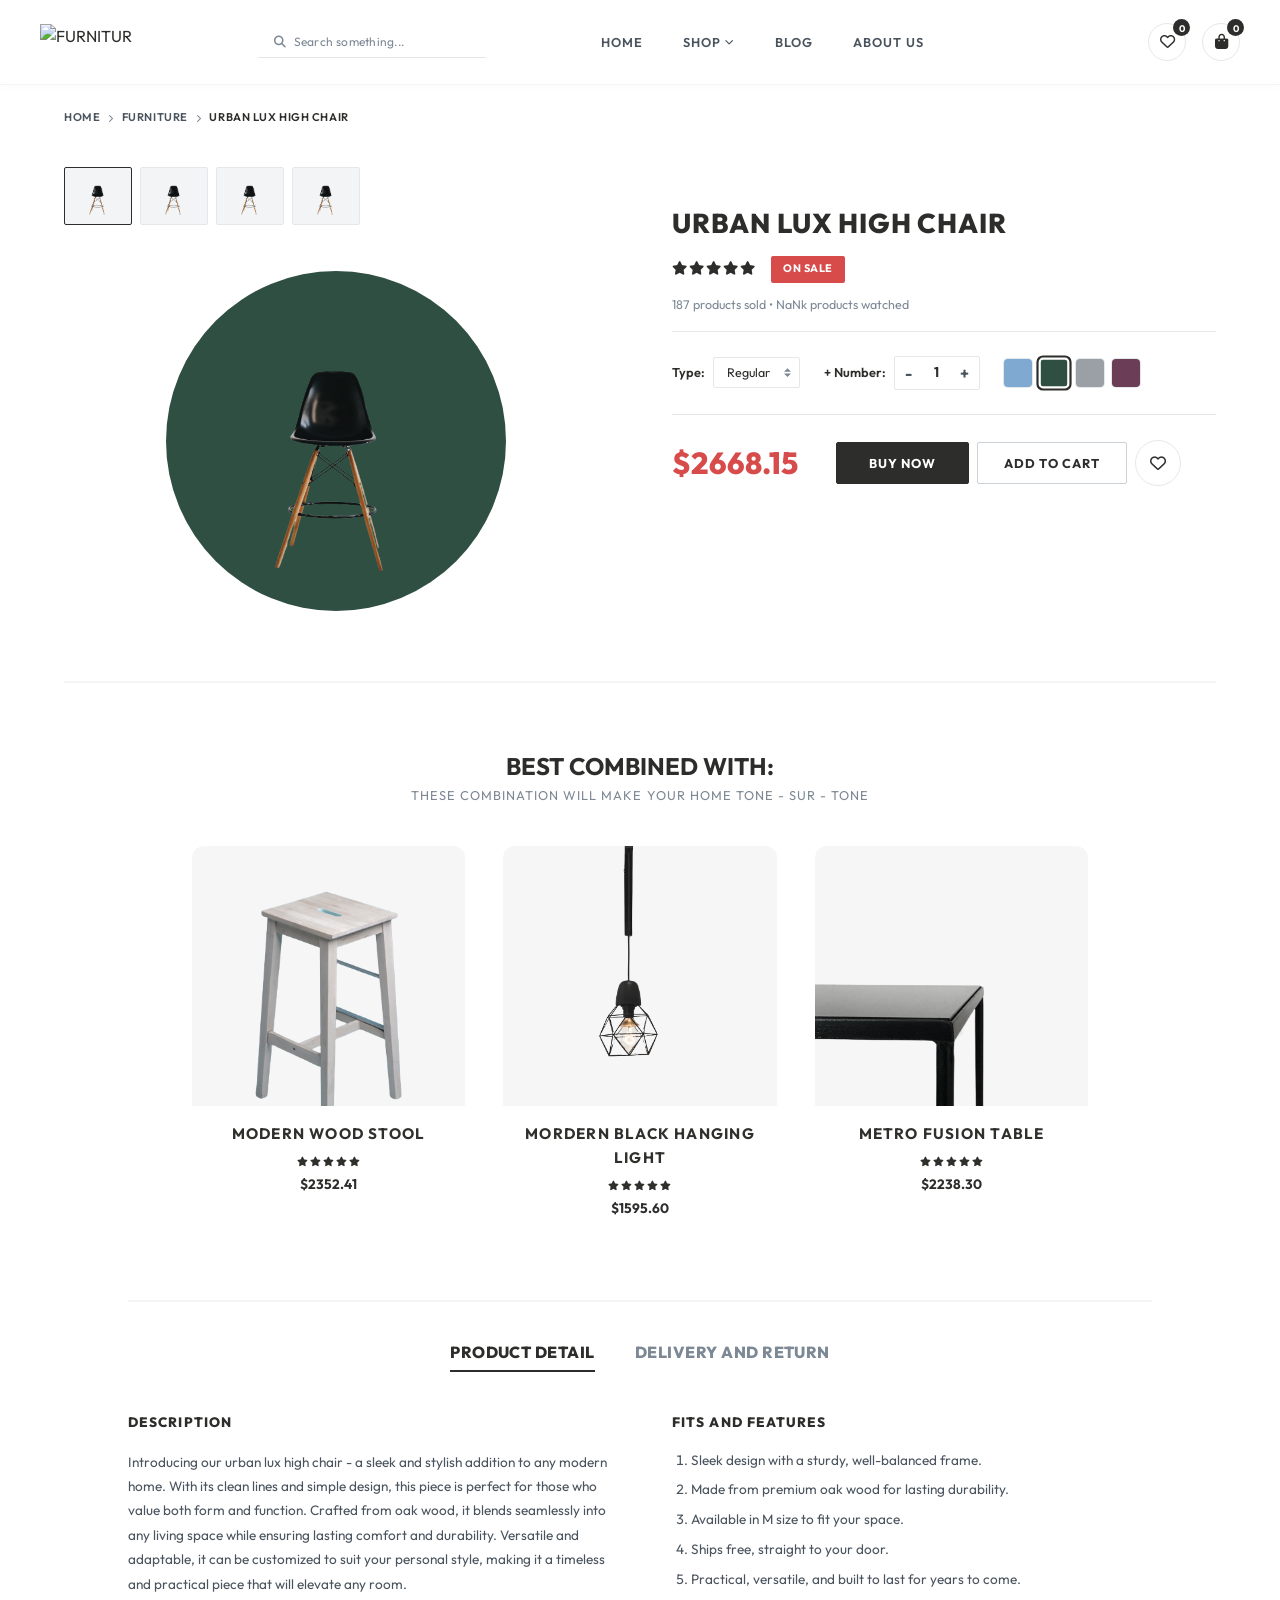
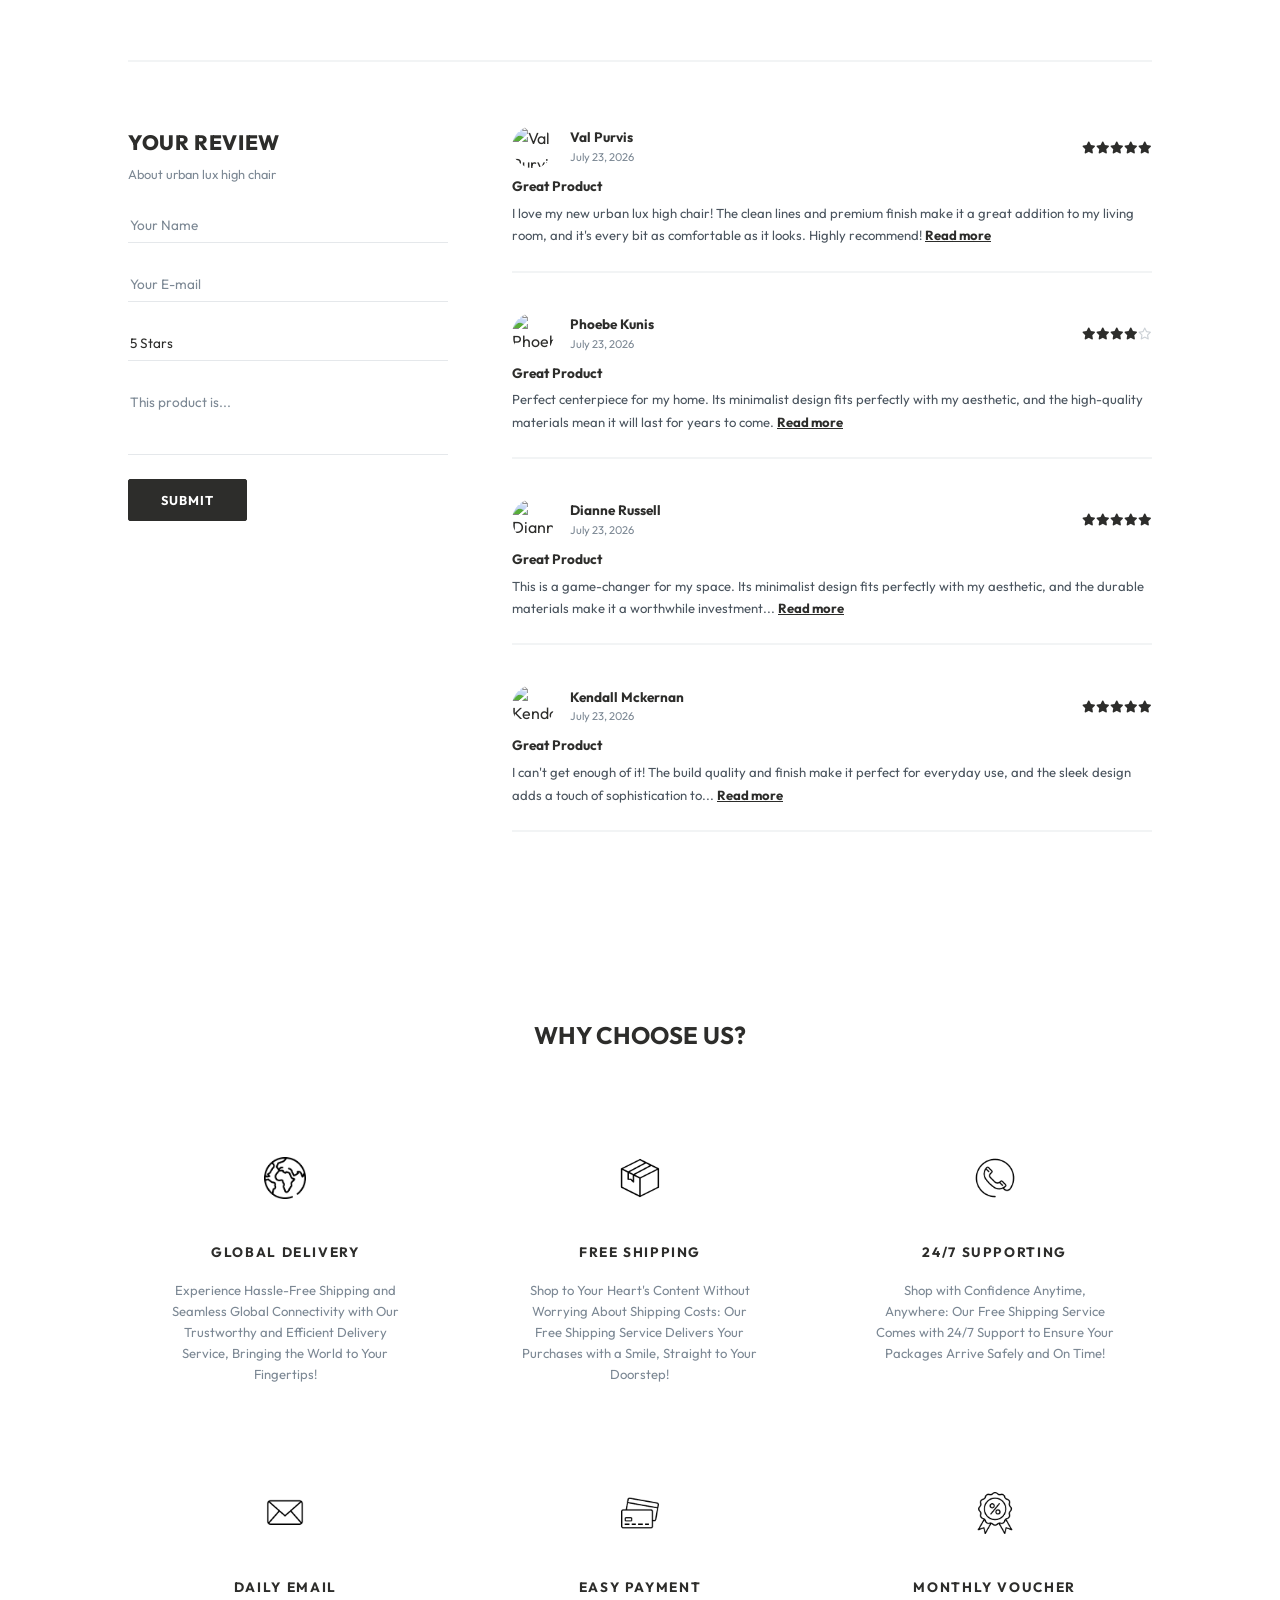
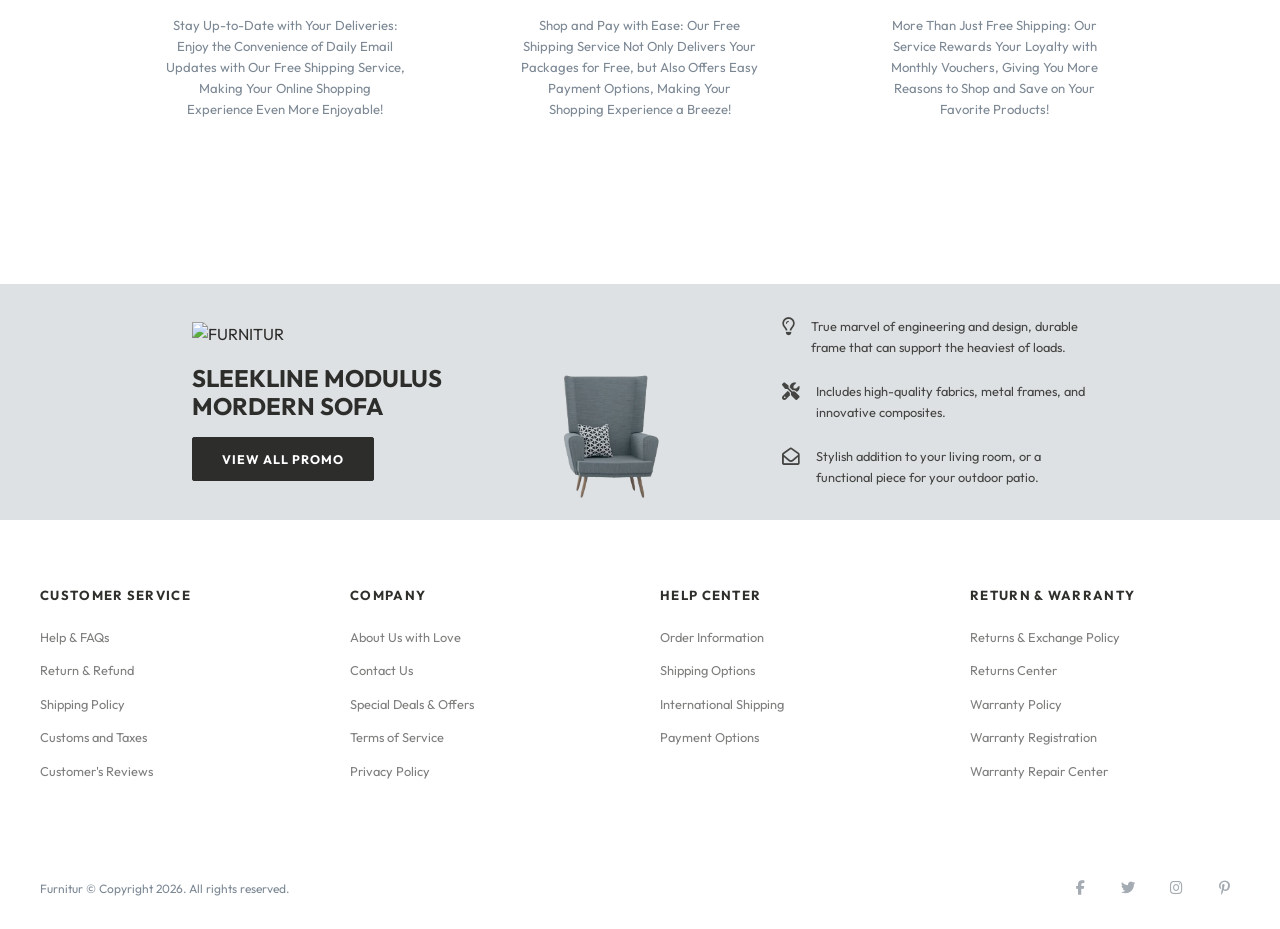
==== product.html @ 63c7da9a "first commit" ====
<!DOCTYPE html>
<html lang="en">

<head>
  <meta charset="UTF-8" />
  <meta name="viewport" content="width=device-width, initial-scale=1.0" />
  <meta name="description" content="Furnitur - Product Detail" />
  <title id="page-title">FURNITUR | Product</title>

  <!-- Google Fonts -->
  <link rel="preconnect" href="https://fonts.googleapis.com" />
  <link rel="preconnect" href="https://fonts.gstatic.com" crossorigin />
  <link
    href="https://fonts.googleapis.com/css2?family=Outfit:wght@300;400;500;600;700;800&family=Playfair+Display:ital,wght@0,400;0,600;0,700;1,400&display=swap"
    rel="stylesheet" />

  <!-- FontAwesome -->
  <link rel="stylesheet" href="https://cdnjs.cloudflare.com/ajax/libs/font-awesome/6.4.0/css/all.min.css" />

  <!-- Product-specific CSS -->
  <link rel="stylesheet" href="product.css" />
</head>

<body class="product-page">

  <!-- ═══ HEADER ═══ -->
  <header class="main-header">
    <div class="header-container">
      <div class="header-left">
        <a href="index.html" class="logo-container">
          <img src="./assets/logo.png" alt="FURNITUR" class="logo-img" />
        </a>

        <div class="search-wrapper">
          <i class="fa-solid fa-magnifying-glass search-icon"></i>
          <input type="text" id="search-input" placeholder="Search something..." />
        </div>

        <nav class="navbar">
          <ul class="nav-links">
            <li><a href="index.html" class="nav-link">HOME</a></li>
            <li><a href="search.html" class="nav-link">SHOP <i class="fa-solid fa-chevron-down nav-chevron"></i></a>
            </li>
            <li><a href="#" class="nav-link">BLOG</a></li>
            <li><a href="#" class="nav-link">ABOUT US</a></li>
          </ul>
        </nav>
      </div>

      <div class="header-actions">
        <button class="action-btn" id="wishlist-btn" aria-label="Wishlist">
          <i class="fa-regular fa-heart"></i>
          <span class="badge" id="wishlist-count">0</span>
        </button>
        <button class="action-btn" id="cart-btn" aria-label="Cart">
          <i class="fa-solid fa-bag-shopping"></i>
          <span class="badge" id="cart-count">0</span>
        </button>
        <button class="mobile-menu-toggle" id="mobile-menu-btn" aria-label="Menu">
          <i class="fa-solid fa-bars"></i>
        </button>
      </div>
    </div>
  </header>

  <!-- Mobile Navigation Drawer -->
  <div class="mobile-nav" id="mobile-nav-menu">
    <div class="mobile-nav-close" id="mobile-nav-close"><i class="fa-solid fa-xmark"></i></div>

    <!-- Search inside mobile menu -->
    <div class="mobile-search-wrapper">
      <i class="fa-solid fa-magnifying-glass search-icon" id="mobile-search-icon"></i>
      <input type="text" id="mobile-search-input" placeholder="Search products...">
    </div>

    <ul class="mobile-nav-links">
      <li><a href="index.html" class="mobile-nav-link active">HOME</a></li>
      <li><a href="search.html" class="mobile-nav-link">SHOP</a></li>
      <li><a href="#" class="mobile-nav-link">BLOG</a></li>
      <li><a href="#" class="mobile-nav-link">ABOUT US</a></li>
    </ul>
  </div>

  <!-- ═══ MAIN ═══ -->
  <main class="content-area">
    <div class="container">

      <!-- Breadcrumbs -->
      <div class="breadcrumbs">
        <a href="index.html" class="breadcrumb-home">Home</a>
        <span class="breadcrumb-separator"><i class="fa-solid fa-chevron-right"></i></span>
        <a href="search.html" class="breadcrumb-mid">Furniture</a>
        <span class="breadcrumb-separator"><i class="fa-solid fa-chevron-right"></i></span>
        <span class="breadcrumb-current" id="product-breadcrumb-name">Product</span>
      </div>

      <!-- ═══ PRODUCT HERO ═══ -->
      <section class="product-hero-grid">

        <!-- Gallery -->
        <div class="product-gallery">
          <div class="gallery-thumbs" id="gallery-thumbs"></div>
          <div class="gallery-main">
            <img id="product-main-image" src="" alt="Product image" />
          </div>
        </div>

        <!-- Info -->
        <div class="product-info-panel">
          <h1 class="product-detail-title" id="product-title">Loading...</h1>

          <div class="product-meta-row">
            <div class="product-detail-stars" id="product-detail-stars"></div>
            <span class="sale-badge hidden" id="sale-badge">ON SALE</span>
          </div>

          <p class="product-social-proof" id="product-social-proof"></p>

          <hr class="divider" />

          <div class="variant-controls">
            <div class="variant-group">
              <label for="variant-type-select">Type:</label>
              <select id="variant-type-select">
                <option value="Short">Short</option>
                <option value="Regular">Regular</option>
                <option value="Long" selected>Long</option>
              </select>
            </div>

            <div class="variant-group">
              <label>+ Number:</label>
              <div class="qty-stepper">
                <button type="button" id="qty-minus-detail" aria-label="Decrease quantity">-</button>
                <span id="qty-value-detail">1</span>
                <button type="button" id="qty-plus-detail" aria-label="Increase quantity">+</button>
              </div>
            </div>

            <div class="color-swatches" id="color-swatches">
              <button class="swatch" style="background:#7fa9d1" data-color="Blue" aria-label="Blue"></button>
              <button class="swatch active" style="background:#2f4f42" data-color="Green" aria-label="Green"></button>
              <button class="swatch" style="background:#9aa0a6" data-color="Grey" aria-label="Grey"></button>
              <button class="swatch" style="background:#6b3d57" data-color="Plum" aria-label="Plum"></button>
            </div>
          </div>

          <hr class="divider" />

          <div class="product-price-actions">
            <span class="product-detail-price" id="product-detail-price">$0.00</span>
            <div class="detail-action-buttons">
              <button class="btn btn-dark" id="detail-buy-now-btn">BUY NOW</button>
              <button class="btn btn-outline-detail" id="detail-add-cart-btn">ADD TO CART</button>
              <button class="btn-icon-detail" id="detail-wishlist-btn" aria-label="Add to wishlist">
                <i class="fa-regular fa-heart"></i>
              </button>
            </div>
          </div>
        </div>
      </section>

      <!-- ═══ BEST COMBINED WITH ═══ -->
      <section class="best-combined-section">
        <h2>BEST COMBINED WITH:</h2>
        <p class="subtitle">THESE COMBINATION WILL MAKE YOUR HOME TONE - SUR - TONE</p>
        <div class="combined-grid" id="combined-products-container"></div>
      </section>

      <!-- ═══ PRODUCT DETAIL / DELIVERY TABS ═══ -->
      <section class="product-tabs-section">
        <div class="tabs-header">
          <button class="tab-link active" data-tab="detail">PRODUCT DETAIL</button>
          <button class="tab-link" data-tab="delivery">DELIVERY AND RETURN</button>
        </div>

        <div class="tab-panel" id="tab-panel-detail">
          <div class="detail-grid">
            <div class="detail-desc">
              <h3>DESCRIPTION</h3>
              <p id="product-description-text"></p>
            </div>
            <div class="detail-features">
              <h3>FITS AND FEATURES</h3>
              <ol id="product-features-list"></ol>
            </div>
          </div>
        </div>

        <div class="tab-panel hidden" id="tab-panel-delivery">
          <div class="detail-grid">
            <div class="detail-desc">
              <h3>DELIVERY</h3>
              <p>Orders are processed within 1-2 business days and shipped via our trusted logistics partners. Estimated
                delivery time is 5-10 business days depending on your location. Free shipping applies automatically
                where noted on the product.</p>
            </div>
            <div class="detail-desc">
              <h3>RETURNS</h3>
              <p>Not the right fit for your space? You can return any unused item in its original packaging within 30
                days of delivery for a full refund. Reach out to our customer service team to start a return.</p>
            </div>
          </div>
        </div>
      </section>

      <!-- ═══ REVIEWS ═══ -->
      <section class="reviews-section">
        <div class="reviews-grid">
          <div class="review-form-col">
            <h2>YOUR REVIEW</h2>
            <p class="review-form-sub" id="review-form-sub">Share your thoughts on this product</p>
            <form id="review-form">
              <input type="text" placeholder="Your Name" required />
              <input type="email" placeholder="Your E-mail" required />
              <select id="review-star-select" required>
                <option value="5">5 Stars</option>
                <option value="4">4 Stars</option>
                <option value="3">3 Stars</option>
                <option value="2">2 Stars</option>
                <option value="1">1 Star</option>
              </select>
              <textarea placeholder="This product is..." required></textarea>
              <button class="btn btn-dark" type="submit">Submit</button>
            </form>
          </div>

          <div class="review-list-col" id="reviews-list"></div>
        </div>
      </section>

      <!-- ═══ WHY CHOOSE US ═══ -->
      <section class="why-choose-us-section section-spacing">
        <div class="container">
          <h2 class="section-title text-center">WHY CHOOSE US?</h2>

          <div class="why-choose-grid">
            <!-- Item 1 -->
            <div class="why-item">
              <div class="why-icon">
                <img src="assets/png-icons/Global.png" alt="Global Delivery">
              </div>
              <h3>GLOBAL DELIVERY</h3>
              <p>Experience Hassle-Free Shipping and Seamless Global Connectivity with Our Trustworthy and Efficient
                Delivery Service, Bringing the World to Your Fingertips!</p>
            </div>

            <!-- Item 2 -->
            <div class="why-item">
              <div class="why-icon">
                <img src="assets/png-icons/package-box 1.png" alt="Free Shipping">
              </div>
              <h3>FREE SHIPPING</h3>
              <p>Shop to Your Heart's Content Without Worrying About Shipping Costs: Our Free Shipping Service Delivers
                Your Purchases with a Smile, Straight to Your Doorstep!</p>
            </div>

            <!-- Item 3 -->
            <div class="why-item">
              <div class="why-icon">
                <img src="assets/png-icons/phone 1.png" alt="24/7 Support">
              </div>
              <h3>24/7 SUPPORTING</h3>
              <p>Shop with Confidence Anytime, Anywhere: Our Free Shipping Service Comes with 24/7 Support to Ensure
                Your Packages Arrive Safely and On Time!</p>
            </div>

            <!-- Item 4 -->
            <div class="why-item">
              <div class="why-icon">
                <img src="assets/png-icons/email 1.png" alt="Daily Email">
              </div>
              <h3>DAILY EMAIL</h3>
              <p>Stay Up-to-Date with Your Deliveries: Enjoy the Convenience of Daily Email Updates with Our Free
                Shipping Service, Making Your Online Shopping Experience Even More Enjoyable!</p>
            </div>

            <!-- Item 5 -->
            <div class="why-item">
              <div class="why-icon">
                <img src="assets/png-icons/credit-card 1.png" alt="Easy Payment">
              </div>
              <h3>EASY PAYMENT</h3>
              <p>Shop and Pay with Ease: Our Free Shipping Service Not Only Delivers Your Packages for Free, but Also
                Offers Easy Payment Options, Making Your Shopping Experience a Breeze!</p>
            </div>

            <!-- Item 6 -->
            <div class="why-item">
              <div class="why-icon">
                <img src="assets/png-icons/badge (1) 1.png" alt="Monthly  Voucher">
              </div>
              <h3>MONTHLY VOUCHER</h3>
              <p>More Than Just Free Shipping: Our Service Rewards Your Loyalty with Monthly Vouchers, Giving You More
                Reasons to Shop and Save on Your Favorite Products!</p>
            </div>
          </div>
        </div>
      </section>

    </div><!-- /container -->

    <!-- ═══ PROMO STRIP (full width) ═══ -->
    <section class="promo-strip-section">
      <div class="container promo-strip-grid">
        <div class="promo-strip-text">
          <img src="./assets/logo.png" alt="FURNITUR" class="promo-strip-logo" />
          <h3>SLEEKLINE MODULUS<br />MORDERN SOFA</h3>
          <button class="btn btn-dark" id="promo-strip-btn">VIEW ALL PROMO</button>
        </div>
        <div class="promo-strip-image">
          <img src="assets/products/chair-blue.png" alt="Sleekline Modulus Modern Sofa" />
        </div>
        <ul class="promo-strip-features">
          <li><i class="fa-regular fa-lightbulb"></i> True marvel of engineering and design, durable frame that can
            support the heaviest of loads.</li>
          <li><i class="fa-solid fa-screwdriver-wrench"></i> Includes high-quality fabrics, metal frames, and innovative
            composites.</li>
          <li><i class="fa-regular fa-envelope-open"></i> Stylish addition to your living room, or a functional piece
            for your outdoor patio.</li>
        </ul>
      </div>
    </section>

  </main>

  <!-- Cart Drawer Overlay -->
  <div class="cart-drawer-overlay" id="cart-overlay"></div>

  <!-- Cart Drawer -->
  <div class="cart-drawer" id="cart-drawer">
    <div class="cart-drawer-header">
      <h2>YOUR CART (<span id="cart-drawer-count">0</span>)</h2>
      <button class="cart-drawer-close" id="cart-close-btn" aria-label="Close Cart">
        <i class="fa-solid fa-xmark"></i>
      </button>
    </div>
    <div class="cart-items-container" id="cart-items-list"></div>
    <div class="cart-drawer-footer" id="cart-summary-footer">
      <div class="cart-subtotal-row">
        <span>Subtotal</span>
        <span class="subtotal-price" id="cart-total-price">$0.00</span>
      </div>
      <p class="cart-shipping-notice">Shipping and taxes calculated at checkout.</p>
      <button class="btn btn-primary checkout-btn" id="checkout-btn">PROCEED TO CHECKOUT</button>
    </div>
  </div>

  <!-- ═══ FOOTER ═══ -->
  <footer class="main-footer">
    <div class="footer-container">
      <div class="footer-grid">
        <div class="footer-col">
          <h3>CUSTOMER SERVICE</h3>
          <ul>
            <li><a href="#">Help & FAQs</a></li>
            <li><a href="#">Return & Refund</a></li>
            <li><a href="#">Shipping Policy</a></li>
            <li><a href="#">Customs and Taxes</a></li>
            <li><a href="#">Customer's Reviews</a></li>
          </ul>
        </div>
        <div class="footer-col">
          <h3>COMPANY</h3>
          <ul>
            <li><a href="#">About Us with Love</a></li>
            <li><a href="#">Contact Us</a></li>
            <li><a href="#">Special Deals & Offers</a></li>
            <li><a href="#">Terms of Service</a></li>
            <li><a href="#">Privacy Policy</a></li>
          </ul>
        </div>
        <div class="footer-col">
          <h3>HELP CENTER</h3>
          <ul>
            <li><a href="#">Order Information</a></li>
            <li><a href="#">Shipping Options</a></li>
            <li><a href="#">International Shipping</a></li>
            <li><a href="#">Payment Options</a></li>
          </ul>
        </div>
        <div class="footer-col">
          <h3>RETURN & WARRANTY</h3>
          <ul>
            <li><a href="#">Returns & Exchange Policy</a></li>
            <li><a href="#">Returns Center</a></li>
            <li><a href="#">Warranty Policy</a></li>
            <li><a href="#">Warranty Registration</a></li>
            <li><a href="#">Warranty Repair Center</a></li>
          </ul>
        </div>
      </div>

      <div class="footer-bottom">
        <p class="copyright-text">Furnitur © Copyright 2026. All rights reserved.</p>
        <div class="social-links">
          <a href="#" aria-label="Facebook"><i class="fa-brands fa-facebook-f"></i></a>
          <a href="#" aria-label="Twitter"><i class="fa-brands fa-twitter"></i></a>
          <a href="#" aria-label="Instagram"><i class="fa-brands fa-instagram"></i></a>
          <a href="#" aria-label="Pinterest"><i class="fa-brands fa-pinterest-p"></i></a>
        </div>
      </div>
    </div>
  </footer>

  <script src="app.js"></script>
</body>

</html>
---- product.css ----
/* ==========================================================================
   product.css — Styles specific to product.html (Furnitur Shop)
   Reuses the same design tokens, header, and footer language as search.css
   ========================================================================== */

/* ── TOKENS ── */
:root {
  --color-primary: #2d2d2b;
  --color-primary-light: #444442;
  --color-secondary: #c5a880;
  --color-secondary-dark: #a98c62;
  --color-white: #ffffff;
  --color-light-bg: #f8f9fa;
  --color-grey-100: #f2f4f5;
  --color-grey-200: #e5e8eb;
  --color-grey-300: #ccd1d6;
  --color-grey-500: #7c8894;
  --color-grey-700: #4a545e;
  --color-danger: #d84b4b;
  --color-danger-hover: #b73a3a;
  --font-sans: 'Outfit', sans-serif;
  --font-serif: 'Playfair Display', Georgia, serif;
  --spacing-xs: 0.25rem;
  --spacing-sm: 0.5rem;
  --spacing-md: 1rem;
  --spacing-lg: 1.5rem;
  --spacing-xl: 2.5rem;
  --spacing-xxl: 4rem;
  --transition-fast: all 0.2s cubic-bezier(0.16, 1, 0.3, 1);
  --transition-normal: all 0.3s cubic-bezier(0.16, 1, 0.3, 1);
  --transition-slow: all 0.5s cubic-bezier(0.16, 1, 0.3, 1);
  --header-height: 85px;
  --max-width: 1440px;
  --border-radius-sm: 2px;
  --border-radius-md: 4px;
  --border-radius-lg: 8px;
  --box-shadow: 0 5px 25px rgba(0, 0, 0, .04);
  --box-shadow-hover: 0 15px 35px rgba(0, 0, 0, .08);
  --box-shadow-drawer: -8px 0 25px rgba(0, 0, 0, .06);
}

/* ── RESET ── */
*,
*::before,
*::after {
  box-sizing: border-box;
  margin: 0;
  padding: 0;
}

body {
  font-family: var(--font-sans);
  background-color: var(--color-white);
  color: var(--color-primary);
  line-height: 1.6;
  overflow-x: hidden;
  -webkit-font-smoothing: antialiased;
}

a {
  color: inherit;
  text-decoration: none;
  transition: var(--transition-fast);
}

img {
  max-width: 100%;
  height: auto;
  display: block;
}

ul,
ol {
  list-style: none;
}

button,
input,
select,
textarea {
  font-family: inherit;
  font-size: inherit;
  color: inherit;
  background: none;
  border: none;
  outline: none;
}

button {
  cursor: pointer;
}

.container {
  max-width: var(--max-width);
  margin: 0 auto;
  padding: 0 var(--spacing-xxl);
  width: 100%;
}

.hidden {
  display: none !important;
}

/* ═══════════════════════════════════════
   BUTTONS
═══════════════════════════════════════ */
.btn {
  display: inline-flex;
  align-items: center;
  justify-content: center;
  padding: 0.85rem 2.2rem;
  font-weight: 600;
  font-size: 0.8rem;
  letter-spacing: 0.1em;
  text-transform: uppercase;
  border-radius: var(--border-radius-sm);
  transition: var(--transition-normal);
  gap: var(--spacing-sm);
}

.btn-dark {
  background-color: var(--color-primary);
  color: var(--color-white);
  border: 1px solid var(--color-primary);
}

.btn-dark:hover {
  background-color: transparent;
  color: var(--color-primary);
}

.btn-outline-detail {
  background-color: var(--color-grey-100);
  color: var(--color-primary);
  border: 1px solid var(--color-grey-200);
}

.btn-outline-detail:hover {
  background-color: var(--color-grey-200);
}

/* ═══════════════════════════════════════
   HEADER (identical language to search.css)
═══════════════════════════════════════ */
.main-header {
  height: var(--header-height);
  background-color: var(--color-white);
  border-bottom: 1px solid var(--color-grey-100);
  position: sticky;
  top: 0;
  z-index: 100;
  box-shadow: 0 2px 10px rgba(0, 0, 0, .02);
}

.header-container {
  height: 100%;
  max-width: var(--max-width);
  margin: 0 auto;
  padding: 15px 40px;
  display: flex;
  align-items: center;
  justify-content: space-between;
}

.header-left {
  display: flex;
  align-items: center;
  gap: 9vw;
}

.logo-container {
  display: flex;
  align-items: center;
  gap: 12px;
  flex-shrink: 0;
}

.logo-img {
  width: 8vw;
  height: 4vh;
  object-fit: contain;
}

.logo-container:hover .logo-img {
  transform: scale(1.08);
  transition: transform 0.3s ease;
}

.search-wrapper {
  position: relative;
  border-bottom: 1px solid var(--color-grey-200);
  padding: 0.5rem 1rem;
  display: flex;
  align-items: center;
  min-width: 200px;
  transition: var(--transition-normal);
  background-color: var(--color-white);
}

.search-wrapper:focus-within {
  width: 250px;
  border-color: var(--color-grey-300);
  box-shadow: var(--box-shadow);
}

.search-icon {
  font-size: 0.75rem;
  color: var(--color-grey-500);
  margin-right: var(--spacing-sm);
}

.search-wrapper input {
  font-size: 0.75rem;
  width: 100%;
  letter-spacing: 0.02em;
  color: var(--color-primary);
}

.search-wrapper input::placeholder {
  color: var(--color-grey-500);
}

.navbar {
  height: 100%;
}

.nav-links {
  display: flex;
  align-items: center;
  height: 100%;
  gap: var(--spacing-xl);
}

.nav-links li {
  height: 100%;
  display: flex;
  align-items: center;
}

.nav-link {
  font-weight: 600;
  font-size: 0.8rem;
  letter-spacing: 0.08em;
  position: relative;
  height: 100%;
  display: flex;
  align-items: center;
  color: var(--color-grey-700);
}

.nav-link::after {
  content: '';
  position: absolute;
  bottom: 0;
  left: 0;
  width: 0;
  height: 2px;
  background-color: var(--color-primary);
  transition: var(--transition-normal);
}

.nav-link:hover,
.nav-link.active {
  color: var(--color-primary);
}

.nav-link:hover::after,
.nav-link.active::after {
  width: 100%;
}

.nav-chevron {
  font-size: 0.55rem;
  margin-left: var(--spacing-xs);
}

.header-actions {
  display: flex;
  align-items: center;
  gap: var(--spacing-md);
  flex-shrink: 0;
}

.action-btn {
  display: flex;
  align-items: center;
  justify-content: center;
  width: 38px;
  height: 38px;
  border-radius: 50%;
  border: 1px solid var(--color-grey-200);
  color: var(--color-primary);
  position: relative;
  transition: var(--transition-fast);
}

.action-btn:hover {
  background-color: var(--color-light-bg);
  border-color: var(--color-grey-300);
}

.action-btn i {
  font-size: 0.95rem;
}

.badge {
  position: absolute;
  top: -5px;
  right: -5px;
  display: inline-flex;
  align-items: center;
  justify-content: center;
  background-color: var(--color-primary);
  color: var(--color-white);
  font-size: 0.6rem;
  font-weight: 700;
  width: 17px;
  height: 17px;
  border-radius: 50%;
}

.mobile-menu-toggle {
  display: none;
  font-size: 1.25rem;
  color: var(--color-primary);
}

/* ── MOBILE NAV DRAWER ── */
.mobile-nav {
  position: fixed;
  top: 0;
  left: -100%;
  width: 80%;
  max-width: 300px;
  height: 100vh;
  background-color: var(--color-white);
  z-index: 150;
  box-shadow: 8px 0 25px rgba(0, 0, 0, .08);
  padding: var(--spacing-xl) var(--spacing-lg);
  display: flex;
  flex-direction: column;
  gap: var(--spacing-xl);
  transition: var(--transition-slow);
}

.mobile-nav.active {
  left: 0;
}

.mobile-nav-close {
  align-self: flex-end;
  font-size: 1.4rem;
  cursor: pointer;
  color: var(--color-primary);
}

.mobile-nav-links {
  display: flex;
  flex-direction: column;
  gap: var(--spacing-lg);
}

.mobile-nav-link {
  font-size: 1.05rem;
  font-weight: 600;
  letter-spacing: 0.05em;
  color: var(--color-grey-700);
}

.mobile-nav-link.active,
.mobile-nav-link:hover {
  color: var(--color-primary);
}

/* ═══════════════════════════════════════
   BREADCRUMBS
═══════════════════════════════════════ */
.breadcrumbs {
  display: flex;
  align-items: center;
  gap: var(--spacing-sm);
  font-size: 0.7rem;
  font-weight: 600;
  letter-spacing: 0.05em;
  text-transform: uppercase;
  color: var(--color-grey-500);
  padding: var(--spacing-lg) 0;
  margin-bottom: var(--spacing-md);
}

.breadcrumb-home,
.breadcrumb-mid {
  color: var(--color-grey-700);
}

.breadcrumb-home:hover,
.breadcrumb-mid:hover {
  color: var(--color-primary);
}

.breadcrumb-separator {
  font-size: 0.5rem;
}

.breadcrumb-current {
  color: var(--color-primary);
}

/* ═══════════════════════════════════════
   PRODUCT HERO
═══════════════════════════════════════ */
.product-hero-grid {
  display: grid;
  grid-template-columns: 1fr 1fr;
  gap: var(--spacing-xxl);
  padding-bottom: var(--spacing-xl);
}

/* ── Gallery ── */
.product-gallery {
  display: flex;
  flex-direction: column;
  gap: var(--spacing-md);
}

.gallery-main {
  position: relative;
  height: 400px;
  display: flex;
  align-items: center;
  justify-content: center;
  overflow: hidden;
  /* let circle bleed slightly */
  background: transparent;
  border-radius: 0;
}

/* The grey circle */
.gallery-main::before {
  content: '';
  position: absolute;
  width: 340px;
  height: 340px;
  border-radius: 50%;
  background-color: var(--circle-color, #f0f0f0);
  z-index: 0;
  left: 50%;
  top: 50%;
  transform: translate(-50%, -50%);
  transition: background-color 0.35s ease;
}

.gallery-main img {
  position: relative;
  z-index: 1;
  width: 330px;
  height: 330px;
  object-fit: contain;
  object-position: top center;
}

.gallery-thumbs {
  display: flex;
  gap: var(--spacing-sm);
  justify-content: flex-start;
}

.gallery-thumb {
  width: 68px;
  height: 58px;
  border: 1px solid var(--color-grey-200);
  background-color: var(--color-grey-100);
  display: flex;
  align-items: center;
  justify-content: center;
  cursor: pointer;
  transition: var(--transition-fast);
  border-radius: var(--border-radius-sm);
  overflow: hidden;
}

.gallery-thumb img {
  width: 85%;
  height: 85%;
  object-fit: contain;
}

.gallery-thumb.active {
  border-color: var(--color-primary);
  border-width: 1.5px;
}

.gallery-thumb:hover {
  border-color: var(--color-grey-500);
}

/* ── Info panel ── */
.product-info-panel {
  display: flex;
  flex-direction: column;
  gap: var(--spacing-md);
  padding-top: var(--spacing-xl);
  /* aligns title with thumb row */
}

.product-detail-title {
  font-size: 1.7rem;
  font-weight: 800;
  letter-spacing: 0.03em;
  text-transform: uppercase;
  color: var(--color-primary);
  line-height: 1.2;

}

.product-meta-row {
  display: flex;
  align-items: center;
  gap: var(--spacing-md);
}

.product-detail-stars {
  display: flex;
  gap: 2px;
  color: var(--color-primary);
  font-size: 0.85rem;
}

.product-detail-stars i.fa-regular {
  color: var(--color-grey-300);
}

.sale-badge {
  background-color: var(--color-danger);
  color: var(--color-white);
  font-size: 0.68rem;
  font-weight: 700;
  letter-spacing: 0.05em;
  padding: 0.3rem 0.75rem;
  border-radius: var(--border-radius-sm);
  text-transform: uppercase;
}


/* Social proof */
.product-social-proof {
  font-size: 0.78rem;
  color: var(--color-grey-500);
  margin-top: -4px;
}

.divider {
  border: none;
  border-top: 1px solid var(--color-grey-200);
  width: 100%;
}

/* ── Variant controls ── */
.variant-controls {
  display: flex;
  align-items: center;
  gap: var(--spacing-lg);
  flex-wrap: wrap;
  padding: var(--spacing-sm) 0;
}

.variant-group {
  display: flex;
  align-items: center;
  gap: var(--spacing-sm);
  font-size: 0.8rem;
  font-weight: 600;
  color: var(--color-primary);
}

/* Type dropdown */
.variant-group select {
  border: 1px solid var(--color-grey-200);
  padding: 0.45rem 1.8rem 0.45rem 0.8rem;
  font-size: 0.78rem;
  background-color: var(--color-white);
  cursor: pointer;
  appearance: none;
  background-image: url("data:image/svg+xml;charset=utf-8,%3Csvg xmlns='http://www.w3.org/2000/svg' viewBox='0 0 4 5'%3E%3Cpath fill='%237c8894' d='M2 0L0 2h4zm0 5L0 3h4z'/%3E%3C/svg%3E");
  background-repeat: no-repeat;
  background-position: right 8px center;
  background-size: 7px 9px;
  border-radius: var(--border-radius-sm);
}


/* Qty stepper — + Number: 1 − style from screenshot */
.qty-stepper {
  display: inline-flex;
  align-items: center;
  border: 1px solid var(--color-grey-200);
  height: 34px;
  border-radius: var(--border-radius-sm);
  gap: 0;
}

.qty-stepper button {
  width: 28px;
  height: 100%;
  font-weight: 700;
  font-size: 1rem;
  color: var(--color-grey-700);
  transition: var(--transition-fast);
}

.qty-stepper button:hover {
  background-color: var(--color-grey-100);
  color: var(--color-primary);
}

.qty-stepper span {
  width: 28px;
  text-align: center;
  font-size: 0.85rem;
  font-weight: 700;
}


/* Color swatches */
.color-swatches {
  display: flex;
  gap: 8px;
  align-items: center;
}

.swatch {
  width: 28px;
  height: 28px;
  border-radius: 4px;
  border: 2px solid transparent;
  box-shadow: 0 0 0 1px var(--color-grey-200);
  cursor: pointer;
  transition: var(--transition-fast);
}

.swatch.active,
.swatch:hover {
  box-shadow: 0 0 0 2px var(--color-primary);
  border-color: var(--color-white);
  transform: scale(1.1);
}

/* ── Price + action buttons ── */
.product-price-actions {
  display: flex;
  align-items: center;
  gap: var(--spacing-lg);
  flex-wrap: wrap;
  padding-top: var(--spacing-sm);
}

.product-detail-price {
  font-size: 1.9rem;
  font-weight: 800;
  color: var(--color-danger);
  min-width: 140px;
}

.detail-action-buttons {
  display: flex;
  align-items: center;
  gap: var(--spacing-sm);
}

/* BUY NOW — dark filled */
.btn.btn-dark {
  background-color: var(--color-primary);
  color: var(--color-white);
  border: 1px solid var(--color-primary);
  padding: 0.75rem 2rem;
  font-size: 0.8rem;
  font-weight: 700;
  letter-spacing: 0.08em;
  border-radius: var(--border-radius-sm);
  transition: var(--transition-normal);
}

.btn.btn-dark:hover {
  background-color: transparent;
  color: var(--color-primary);
}

/* ADD TO CART — outline */
.btn-outline-detail {
  background-color: transparent;
  color: var(--color-primary);
  border: 1px solid var(--color-grey-300);
  padding: 0.75rem 1.6rem;
  font-size: 0.8rem;
  font-weight: 700;
  letter-spacing: 0.08em;
  border-radius: var(--border-radius-sm);
  cursor: pointer;
  transition: var(--transition-normal);
  display: inline-flex;
  align-items: center;
  justify-content: center;
}

.btn-outline-detail:hover {
  border-color: var(--color-primary);
  background: var(--color-primary);
  color: #fff;
}


/* Wishlist icon button */
.btn-icon-detail {
  width: 46px;
  height: 46px;
  border-radius: 50%;
  border: 1px solid var(--color-grey-200);
  display: inline-flex;
  align-items: center;
  justify-content: center;
  color: var(--color-primary);
  font-size: 1rem;
  cursor: pointer;
  transition: var(--transition-fast);
  background: transparent;
}

.btn-icon-detail:hover,
.btn-icon-detail.active {
  background-color: var(--color-primary);
  color: var(--color-white);
  border-color: var(--color-primary);
}

/* ═══════════════════════════════════════
   BEST COMBINED WITH
═══════════════════════════════════════ */
.best-combined-section {
  padding: var(--spacing-xxl);
  border-top: 2px solid var(--color-grey-100);
  text-align: center;
}

.best-combined-section .section-title {
  font-size: 1.45rem;
  font-weight: 800;
  letter-spacing: 0.05em;
  margin-bottom: var(--spacing-sm);
}

.best-combined-section .subtitle {
  font-size: 0.8rem;
  letter-spacing: 0.08em;
  color: var(--color-grey-500);
  margin-bottom: var(--spacing-xl);
}

/* Grid */
.combined-grid {
  display: grid;
  grid-template-columns: repeat(auto-fit, minmax(260px, 1fr));
  gap: 3vw;
  padding: 0vh 5vw;
}

/* Product Card */
.combined-grid .product-card {
  position: relative;
  overflow: hidden;
  border-radius: 12px;
  background: white;
  transition: all 0.3s ease;
}

.combined-grid .product-card:hover {
  transform: translateY(-6px);
}

/* Image */
.combined-grid .product-card-image {
  height: 260px;
  position: relative;
}

.combined-grid .product-card-image img {
  width: 100%;
  height: 100%;
  object-fit: cover;
  transition: transform 0.5s ease;
}

.combined-grid .product-card:hover img {
  transform: scale(1.07);
}

/* Hover Overlay Buttons */
.combined-grid .product-actions {
  position: absolute;
  bottom: 0;
  left: 0;
  right: 0;
  padding: 30px 16px 16px;
  display: flex;
  gap: 12px;
  justify-content: center;
  transform: translateY(100%);
  opacity: 0;
  transition: all 0.4s cubic-bezier(0.4, 0, 0.2, 1);
}

.combined-grid .product-card:hover .product-actions {
  transform: translateY(0);
  opacity: 1;
}

.combined-grid .btn-add-cart-text {
  flex-grow: 1;
  height: 34px;
  background: var(--color-primary);
  color: #fff;
  font-size: 0.68rem;
  font-weight: 700;
  letter-spacing: 0.06em;
  text-transform: uppercase;
  border-radius: 17px;
  transition: var(--transition-fast);
  display: flex;
  align-items: center;
  justify-content: center;
}

.combined-grid .btn-icon {
  width: 34px;
  height: 34px;
  background: #fff;
  color: var(--color-primary);
  border-radius: 50%;
  display: inline-flex;
  align-items: center;
  justify-content: center;
  font-size: 13px;
  flex-shrink: 0;
  transition: var(--transition-fast);
  box-shadow: 0 2px 6px rgba(0, 0, 0, 0.08);
}

.btn-icon:hover {
  background: var(--color-primary);
  color: #fff;
}

.combined-grid .btn-icon.active {
  background: var(--color-primary);
  color: #fff;
  border-color: var(--color-primary);
  animation: heartPop 0.3s ease;
}

@keyframes heartPop {
  0% {
    transform: scale(0.8);
  }

  50% {
    transform: scale(1.25);
  }

  100% {
    transform: scale(1);
  }
}


/* Title & Price */
.combined-grid .product-info {
  padding: 16px;
  text-align: center;
}

.combined-grid .product-title {
  font-size: 0.95rem;
  margin-bottom: 6px;
}

.combined-grid .product-price {
  font-weight: 700;
  color: var(--color-primary);
}

/* Responsive */
@media (max-width: 768px) {
  .combined-grid {
    grid-template-columns: repeat(2, 1fr);
  }

  
}

@media (max-width: 480px) {
  .combined-grid {
    grid-template-columns: 1fr;
  }
}

/* ═══════════════════════════════════════
   PRODUCT CARDS (shared component)
═══════════════════════════════════════ */
.product-card {
  border: none;
  display: flex;
  flex-direction: column;
  position: relative;
  transition: var(--transition-normal);
  cursor: pointer;
  background: #fff;
}

.product-card:hover {
  transform: translateY(-3px);
  box-shadow: 0 6px 20px rgba(0, 0, 0, .07);
}

.product-card-image {
  background-color: #F6F6F6;
  height: 300px;
  overflow: hidden;
  position: relative;
  display: flex;
  align-items: center;
  justify-content: center;
}

.product-card-image img {
  width: 100%;
  height: 100%;
  object-fit: cover;
  display: block;
  transition: var(--transition-normal);
}

.product-card:hover .product-card-image img {
  transform: scale(1.04);
}

.product-card.img-top .product-card-image {
  align-items: flex-start;
}

.product-card.img-top .product-card-image img {
  object-fit: contain;
  object-position: top center;
}

.product-info {
  padding: 12px 4px 8px;
  display: flex;
  flex-direction: column;
  align-items: center;
  text-align: center;
  gap: 3px;
}

.product-title {
  font-size: 0.68rem;
  font-weight: 700;
  letter-spacing: 0.08em;
  text-transform: uppercase;
  color: #2f302c;
  margin-bottom: 2px;
}

.product-stars {
  display: flex;
  gap: 2px;
  margin: 2px 0;
  font-size: 0.6rem;
  color: #2F302C;
}

.product-price-container {
  display: flex;
  align-items: center;
  gap: 8px;
  margin-top: 2px;
}

.product-price {
  font-size: 0.85rem;
  font-weight: 700;
  color: #2f302c;
}

/* ═══════════════════════════════════════
   PRODUCT DETAIL TABS
═══════════════════════════════════════ */
.product-tabs-section {
  padding: var(--spacing-xl) 0 var(--spacing-xxl);
  margin: 0 5vw;
  border-top: 2px solid var(--color-grey-100);
}

.tabs-header {
  display: flex;
  gap: var(--spacing-xl);
  justify-content: center;
  margin-bottom: var(--spacing-xl);
}

.tab-link {
  font-size: 1rem;
  font-weight: 800;
  letter-spacing: 0.03em;
  color: var(--color-grey-500);
  padding-bottom: var(--spacing-sm);
  border-bottom: 2px solid transparent;
  transition: var(--transition-fast);
}

.tab-link.active {
  color: var(--color-primary);
  border-bottom-color: var(--color-primary);
}

.detail-grid {
  display: grid;
  grid-template-columns: 1fr 1fr;
  gap: var(--spacing-xxl);
}

.detail-desc h3,
.detail-features h3 {
  font-size: 0.85rem;
  font-weight: 800;
  letter-spacing: 0.08em;
  margin-bottom: var(--spacing-md);
}

.detail-desc p {
  font-size: 0.85rem;
  color: var(--color-grey-700);
  line-height: 1.8;
}

.detail-features ol {
  list-style: decimal;
  padding-left: 1.2rem;
  display: flex;
  flex-direction: column;
  gap: var(--spacing-sm);
}

.detail-features li {
  font-size: 0.85rem;
  color: var(--color-grey-700);
  line-height: 1.6;
}

/* ═══════════════════════════════════════
   REVIEWS
═══════════════════════════════════════ */
.reviews-section {
  padding: var(--spacing-xxl) 0;
  margin: 0 5vw;
  border-top: 2px solid var(--color-grey-100);
}

.reviews-grid {
  display: grid;
  grid-template-columns: 320px 1fr;
  gap: var(--spacing-xxl);
  align-items: start;
}

.review-form-col h2 {
  font-size: 1.3rem;
  font-weight: 800;
  letter-spacing: 0.03em;
  margin-bottom: var(--spacing-xs);
}

.review-form-sub {
  font-size: 0.8rem;
  color: var(--color-grey-500);
  margin-bottom: var(--spacing-lg);
}

#review-form {
  display: flex;
  flex-direction: column;
  gap: var(--spacing-lg);
}

#review-form input,
#review-form select,
#review-form textarea {
  border-bottom: 1px solid var(--color-grey-200);
  padding: 0.5rem 0.1rem;
  font-size: 0.85rem;
}

#review-form input::placeholder,
#review-form textarea::placeholder {
  color: var(--color-grey-500);
}

#review-form textarea {
  resize: none;
  min-height: 70px;
}

#review-form select {
  appearance: none;
  cursor: pointer;
}

#review-form button {
  align-self: flex-start;
}

.review-list-col {
  display: flex;
  flex-direction: column;
  gap: var(--spacing-xl);
}

.review-item {
  border-bottom: 2px solid var(--color-grey-100);
  padding-bottom: var(--spacing-lg);
}

.review-item-header {
  display: flex;
  align-items: center;
  gap: var(--spacing-md);
  margin-bottom: var(--spacing-sm);
}

.review-avatar {
  width: 42px;
  height: 42px;
  border-radius: 50%;
  object-fit: cover;
  flex-shrink: 0;
}

.review-meta {
  flex-grow: 1;
}

.review-name {
  font-size: 0.85rem;
  font-weight: 700;
}

.review-date {
  font-size: 0.7rem;
  color: var(--color-grey-500);
}

.review-item-stars {
  font-size: 0.75rem;
  color: var(--color-primary);
}

.review-item-stars i.fa-regular {
  color: var(--color-grey-300);
}

.review-title {
  font-size: 0.85rem;
  font-weight: 700;
  margin-bottom: 4px;
}

.review-text {
  font-size: 0.82rem;
  color: var(--color-grey-700);
  line-height: 1.7;
}

.review-read-more {
  color: var(--color-primary);
  font-weight: 700;
  text-decoration: underline;
}

/* ═══════════════════════════════════════
   WHY CHOOSE US
═══════════════════════════════════════ */
.why-choose-us-section {
  background-color: var(--color-white);
  padding: 120px 0 80px;
}

.why-choose-us-section .section-title {
  text-align: center;
  margin-bottom: 60px;
}

.why-choose-grid {
  display: grid;
  grid-template-columns: repeat(3, 1fr);
  gap: var(--spacing-xl);
  padding-bottom: 60px;
}

/* Individual Item */
.why-item {
  display: flex;
  flex-direction: column;
  align-items: center;
  text-align: center;
  padding: var(--spacing-lg);
  gap: var(--spacing-sm);
}

.why-icon {
  width: 80px;
  height: 80px;
  display: flex;
  align-items: center;
  justify-content: center;
  margin-bottom: 16px;
  transition: all 0.4s ease;
}

.why-icon img {
  width: 42px;
  height: 42px;
  object-fit: contain;
  filter: brightness(0.85);
  transition: all 0.4s ease;
}

.why-item:hover .why-icon {
  transform: scale(1.12);
}

.why-item:hover .why-icon img {
  filter: brightness(1);
}

.why-item h3 {
  font-weight: 700;
  font-size: 0.85rem;
  letter-spacing: 0.12em;
  text-transform: uppercase;
  margin-bottom: 8px;
}

.why-item p {
  font-size: 0.82rem;
  color: var(--color-grey-500);
  line-height: 1.6;
  max-width: 240px;
}

/* ===================== RESPONSIVE ===================== */

@media (max-width: 992px) {
  .why-choose-grid {
    grid-template-columns: repeat(2, 1fr);
    gap: var(--spacing-lg);
  }
  
  .why-item {
    padding: 24px 16px;
  }
}

@media (max-width: 640px) {
  .why-choose-grid {
    grid-template-columns: 1fr;
    gap: 40px;
  }
  
  .why-choose-us-section {
    padding: 80px 0 60px;
  }
  
  .why-item p {
    max-width: 100%;
  }
}

@media (max-width: 480px) {
  .why-icon {
    width: 70px;
    height: 70px;
  }
  
  .why-icon img {
    width: 36px;
    height: 36px;
  }
  
  .why-item h3 {
    font-size: 0.8rem;
  }
}

/* ═══════════════════════════════════════
   PROMO STRIP SECTION
═══════════════════════════════════════ */
/* ═══════════════════════════════════════
   PROMO STRIP SECTION
═══════════════════════════════════════ */
.promo-strip-section {
  background-color: #dde1e3;
  padding: 0 10vw;
  overflow: visible;
  position: relative;
  z-index: 1;
}

.promo-strip-grid {
  display: grid;
  grid-template-columns: 1fr 1fr 1.2fr;
  align-items: center;
  gap: var(--spacing-xl);
}

/* ── Col 1: Logo + Title + CTA ── */
.promo-strip-text {
  display: flex;
  flex-direction: column;
  gap: var(--spacing-md);
  align-items: flex-start;
}

.promo-strip-logo {
  width: 140px;
  height: auto;
}

.promo-strip-text h3 {
  font-size: 1.5rem;
  font-weight: 700;
  line-height: 1.2;
  color: var(--color-primary);
}

.promo-strip-text .btn {
  font-size: 0.78rem;
  font-weight: 700;
  letter-spacing: 0.08em;
  padding: 0.85rem 1.8rem;
  text-transform: uppercase;
}

/* ── Col 2: Image (bleeds below section) ── */
.promo-strip-image {
  height: 380px;
  overflow: visible;
  display: flex;
  align-items: flex-start;
  justify-content: center;
  position: relative;
  z-index: 2;
  margin-bottom: -16vh;
}

.promo-strip-image img {
  width: 100%;
  height: 100%;
  object-fit: contain;
  object-position: top center;
  display: block;
}

/* ── Col 3: Feature list ── */
.promo-strip-features {
  display: flex;
  flex-direction: column;
  gap: var(--spacing-lg);
  list-style: none;
  padding: 0;
  margin: 0;
}

.promo-strip-features li {
  display: flex;
  align-items: flex-start;
  gap: var(--spacing-md);
  font-size: 0.8rem;
  color: var(--color-primary-light);
  line-height: 1.6;
}

.promo-strip-features li i {
  font-size: 1.1rem;
  margin-top: 2px;
  flex-shrink: 0;
}

/* ═══════════════════════════════════════
   RESPONSIVE
═══════════════════════════════════════ */

/* Tablet — stacked, image absolute top-right (same pattern as promo-banner-section) */
@media (max-width: 1200px) {

  .promo-strip-section {
    padding: var(--spacing-xl) 5vw 0;
    overflow: visible;        /* was hidden — must be visible so image bleeds out */
    position: relative;       /* anchor for absolute image */
  }

  .promo-strip-grid {
    display: flex;
    flex-direction: column;
    gap: var(--spacing-md);
    position: relative;
    align-items: flex-start;
  }

  .promo-strip-text {
    width: 55%;
    height: 50vh;
    text-align: left;
    justify-content: start;
    align-items: flex-start;
    gap: var(--spacing-xs);
  }

  .promo-strip-text h3 {
    font-size: 2.2rem;
    text-align: left;
  }

  /* ── IMAGE: bigger, top-right corner ── */
  .promo-strip-image {
    position: absolute;
    top: -60px;             /* pulls image above section top edge */
    right: -20px;           /* flush to right edge */
    width: 55%;             /* bigger than before */
    height: 420px;          /* taller */
    z-index: 2;
    display: flex;
    align-items: flex-start;
    justify-content: flex-end;
  }

  .promo-strip-image img {
    width: 100%;
    height: 100%;
    object-fit: contain;
    object-position: top right;  /* anchor to top-right */
  }

  .promo-strip-features {
    width: 100%;
    margin-top: -15vh;
    align-items: center;
    text-align: center;
    padding-bottom: var(--spacing-xl);
    z-index: 1;
    flex-direction: column;
  }
}

/* Mobile */
@media (max-width: 768px) {
  .promo-strip-section {
    padding: var(--spacing-xl) 5vw 0;
    overflow: hidden;
  }

  .promo-strip-grid {
    display: flex;
    margin: 2vh;
    flex-direction: column;
    gap: var(--spacing-md);
    position: relative;
  }

  .promo-strip-text {
    width: 100%;
    text-align: left;
    gap: var(--spacing-xs);
  }

  .promo-strip-image {
    position: absolute;
    top: 0;
    right: 0;
    width: 48%;
    height: 260px;
    z-index: 2;
    display: flex;
    align-items: flex-start;
    justify-content: flex-end;
  }

  .promo-strip-image img {
    width: 100%;
    height: 100%;
    object-fit: contain;
    object-position: top center;
  }

  .promo-strip-features {
    width: 100%;
    margin-top: -20vh;
    align-items: center;
    text-align: center;
    z-index: 1;
    flex-direction: column;
    padding-bottom: var(--spacing-xl);
  }

  .promo-strip-text h3 { font-size: 1.5rem; text-align: left; }
}

/* Extra Small Screens */
@media (max-width: 480px) {
  .promo-strip-grid { margin: 0vh; }

  .promo-strip-image {
    width: 46%;
    height: 220px;
  }

  .promo-strip-features {
    margin-top: -20vh;
  }

  .promo-strip-text h3 { font-size: 1.1rem; }
}
/* ═══════════════════════════════════════
   FOOTER (identical language to search.css)
═══════════════════════════════════════ */
.main-footer {
  background-color: #FFFFFF;
  color: black;
  padding-top: var(--spacing-xxl);
  border-top: 1px solid rgba(255, 255, 255, 0.05);
}

.footer-container {
  max-width: 1280px;
  margin: 0 auto;
  padding: 0 40px;
}

.footer-grid {
  display: grid;
  grid-template-columns: repeat(4, 1fr);
  gap: var(--spacing-xl);
  padding-bottom: var(--spacing-xxl);
}

.footer-col h3 {
  color: #2F302C;
  font-size: 0.82rem;
  font-weight: 700;
  letter-spacing: 0.1em;
  text-transform: uppercase;
  margin-bottom: 2vh;
}

.footer-col ul {
  display: flex;
  flex-direction: column;
  gap: var(--spacing-sm);
}

.footer-col a {
  font-size: 0.8rem;
  color: #7E7F7C;
  transition: color 0.3s ease;
}

.footer-col a:hover {
  color: #2F302C;
}

.footer-bottom {
  border-top: 1px solid rgba(255, 255, 255, 0.08);
  padding: var(--spacing-lg) 0;
  display: flex;
  align-items: center;
  justify-content: space-between;
  flex-wrap: wrap;
  gap: 20px;
}

.copyright-text {
  font-size: 0.75rem;
  color: #7c8894;
}

.social-links {
  display: flex;
  gap: var(--spacing-md);
  color: #2F302C;
}

.social-links a {
  width: 32px;
  height: 32px;
  border-radius: 50%;
  border: 1px solid rgba(255, 255, 255, 0.12);
  display: inline-flex;
  align-items: center;
  justify-content: center;
  font-size: 0.9rem;
  color: #a4abb3;
  transition: all 0.4s ease;
}

.social-links a:hover {
  background-color: #2F302C;
  color: #ffff;
  border-color: var(--color-white);
  transform: translateY(-2px);
}

/* ═══════════════════════════════════════
   CART DRAWER (identical language to search.css)
═══════════════════════════════════════ */
.cart-drawer-overlay {
  position: fixed;
  inset: 0;
  background-color: rgba(0, 0, 0, .4);
  z-index: 1000;
  opacity: 0;
  visibility: hidden;
  transition: var(--transition-normal);
}

.cart-drawer-overlay.active {
  opacity: 1;
  visibility: visible;
}

.cart-drawer {
  position: fixed;
  top: 0;
  right: -450px;
  width: 100%;
  max-width: 420px;
  height: 100vh;
  background-color: var(--color-white);
  box-shadow: var(--box-shadow-drawer);
  z-index: 1001;
  display: flex;
  flex-direction: column;
  transition: var(--transition-slow);
}

.cart-drawer.active {
  right: 0;
}

.cart-drawer-header {
  padding: var(--spacing-lg);
  border-bottom: 1px solid var(--color-grey-100);
  display: flex;
  align-items: center;
  justify-content: space-between;
}

.cart-drawer-header h2 {
  font-size: 1rem;
  font-weight: 700;
  letter-spacing: 0.05em;
}

.cart-drawer-close {
  font-size: 1.2rem;
  color: var(--color-primary);
}

.cart-drawer-close:hover {
  color: var(--color-danger);
}

.cart-items-container {
  flex-grow: 1;
  overflow-y: auto;
  padding: var(--spacing-lg);
  display: flex;
  flex-direction: column;
  gap: var(--spacing-md);
}

.cart-item {
  display: flex;
  gap: var(--spacing-md);
  border-bottom: 1px solid var(--color-grey-100);
  padding-bottom: var(--spacing-md);
}

.cart-item-image {
  width: 70px;
  height: 70px;
  background-color: var(--color-light-bg);
  border-radius: var(--border-radius-sm);
  display: flex;
  align-items: center;
  justify-content: center;
  flex-shrink: 0;
}

.cart-item-image img {
  width: 80%;
  height: 80%;
  object-fit: contain;
}

.cart-item-details {
  display: flex;
  flex-direction: column;
  justify-content: space-between;
  flex-grow: 1;
}

.cart-item-title-row {
  display: flex;
  justify-content: space-between;
  gap: var(--spacing-sm);
}

.cart-item-title {
  font-size: 0.75rem;
  font-weight: 700;
  text-transform: uppercase;
  letter-spacing: 0.05em;
}

.cart-item-remove {
  font-size: 0.85rem;
  color: var(--color-grey-500);
  transition: var(--transition-fast);
}

.cart-item-remove:hover {
  color: var(--color-danger);
}

.cart-item-options {
  font-size: 0.7rem;
  color: var(--color-grey-500);
}

.cart-item-price-row {
  display: flex;
  justify-content: space-between;
  align-items: center;
  margin-top: 4px;
}

.quantity-adjuster {
  display: inline-flex;
  align-items: center;
  border: 1px solid var(--color-grey-200);
  height: 24px;
}

.qty-btn {
  width: 24px;
  height: 100%;
  display: inline-flex;
  align-items: center;
  justify-content: center;
  font-weight: 700;
  font-size: 0.75rem;
  color: var(--color-grey-700);
  transition: var(--transition-fast);
}

.qty-btn:hover {
  background-color: var(--color-grey-100);
  color: var(--color-primary);
}

.qty-value {
  width: 28px;
  text-align: center;
  font-size: 0.75rem;
  font-weight: 700;
}

.cart-item-price {
  font-weight: 700;
  font-size: 0.85rem;
}

.cart-empty-state {
  display: flex;
  flex-direction: column;
  align-items: center;
  justify-content: center;
  gap: var(--spacing-sm);
  height: 100%;
  color: var(--color-grey-500);
  text-align: center;
  padding: var(--spacing-xl);
}

.empty-icon {
  font-size: 3rem;
  margin-bottom: var(--spacing-xs);
}

.cart-drawer-footer {
  border-top: 1px solid var(--color-grey-100);
  padding: var(--spacing-lg);
  background-color: var(--color-light-bg);
  display: flex;
  flex-direction: column;
  gap: var(--spacing-sm);
}

.cart-subtotal-row {
  display: flex;
  justify-content: space-between;
  font-weight: 700;
  font-size: 0.95rem;
}

.subtotal-price {
  font-size: 1.1rem;
  color: var(--color-primary);
}

.cart-shipping-notice {
  font-size: 0.7rem;
  color: var(--color-grey-500);
}

.checkout-btn {
  width: 100%;
}

/* ═══════════════════════════════════════
   RESPONSIVE
═══════════════════════════════════════ */
@media (max-width: 1200px) {
  .container {
    padding: 0 var(--spacing-lg);
  }

  .header-left {
    gap: 4vw;
  }

  .search-wrapper {
    min-width: 150px;
  }

  .logo-img {
    width: 10vw;
    height: auto;
  }

  .promo-strip-grid {
    grid-template-columns: 1fr 1fr;
  }

  .promo-strip-features {
    grid-column: 1 / -1;
  }
}

@media (max-width: 992px) {
  .product-hero-grid {
    grid-template-columns: 1fr;
    gap: var(--spacing-xl);
  }

  .gallery-main {
    height: 300px;
  }

  .gallery-main::before {
    width: 250px;
    height: 250px;
  }

  .gallery-main img {
    width: 200px;
    height: 200px;
  }


  .combined-grid {
    grid-template-columns: repeat(2, 1fr);
  }

  .detail-grid {
    grid-template-columns: 1fr;
    gap: var(--spacing-xl);
  }

  .reviews-grid {
    grid-template-columns: 1fr;
  }

  .why-grid {
    grid-template-columns: repeat(2, 1fr);
  }

  .promo-strip-grid {
    grid-template-columns: 1fr;
    text-align: center;
  }

  .promo-strip-text {
    align-items: center;
  }

  .promo-strip-features {
    text-align: left;
  }
}

@media (max-width: 768px) {
  :root {
    --header-height: 70px;
  }

  .header-container {
    padding: 10px 16px;
  }

  .header-left {
    gap: 0;
  }

  .logo-img {
    width: 110px;
    height: auto;
  }

  .navbar {
    display: none;
  }

  .mobile-menu-toggle {
    display: block;
  }

  .search-wrapper {
    display: none;
  }

  .product-detail-title {
    font-size: 1.3rem;
  }

  .product-detail-price {
    font-size: 1.4rem;
  }

  .variant-controls {
    gap: var(--spacing-lg);
  }

  .detail-action-buttons {
    flex-wrap: wrap;
  }

  .combined-grid {
    grid-template-columns: 1fr;
  }

  .why-grid {
    grid-template-columns: 1fr;
  }

  .footer-grid {
    grid-template-columns: 1fr;
    gap: var(--spacing-lg);
  }

  .footer-bottom {
    flex-direction: column;
    text-align: center;
  }
}

@media (max-width: 480px) {
  .gallery-main {
    height: 240px;
  }

  .gallery-main::before {
    width: 200px;
    height: 200px;
  }

  .gallery-main img {
    width: 160px;
    height: 160px;
  }


  .product-detail-title {
    font-size: 1.3rem;
  }

  .product-detail-price {
    font-size: 1.5rem;
  }

  .variant-controls {
    gap: var(--spacing-md);
  }

  .detail-action-buttons {
    flex-wrap: wrap;
  }


  .product-price-actions {
    flex-direction: column;
    align-items: flex-start;
    gap: var(--spacing-md);
  }

  .tabs-header {
    gap: var(--spacing-md);
  }

  .tab-link {
    font-size: 0.8rem;
  }
}
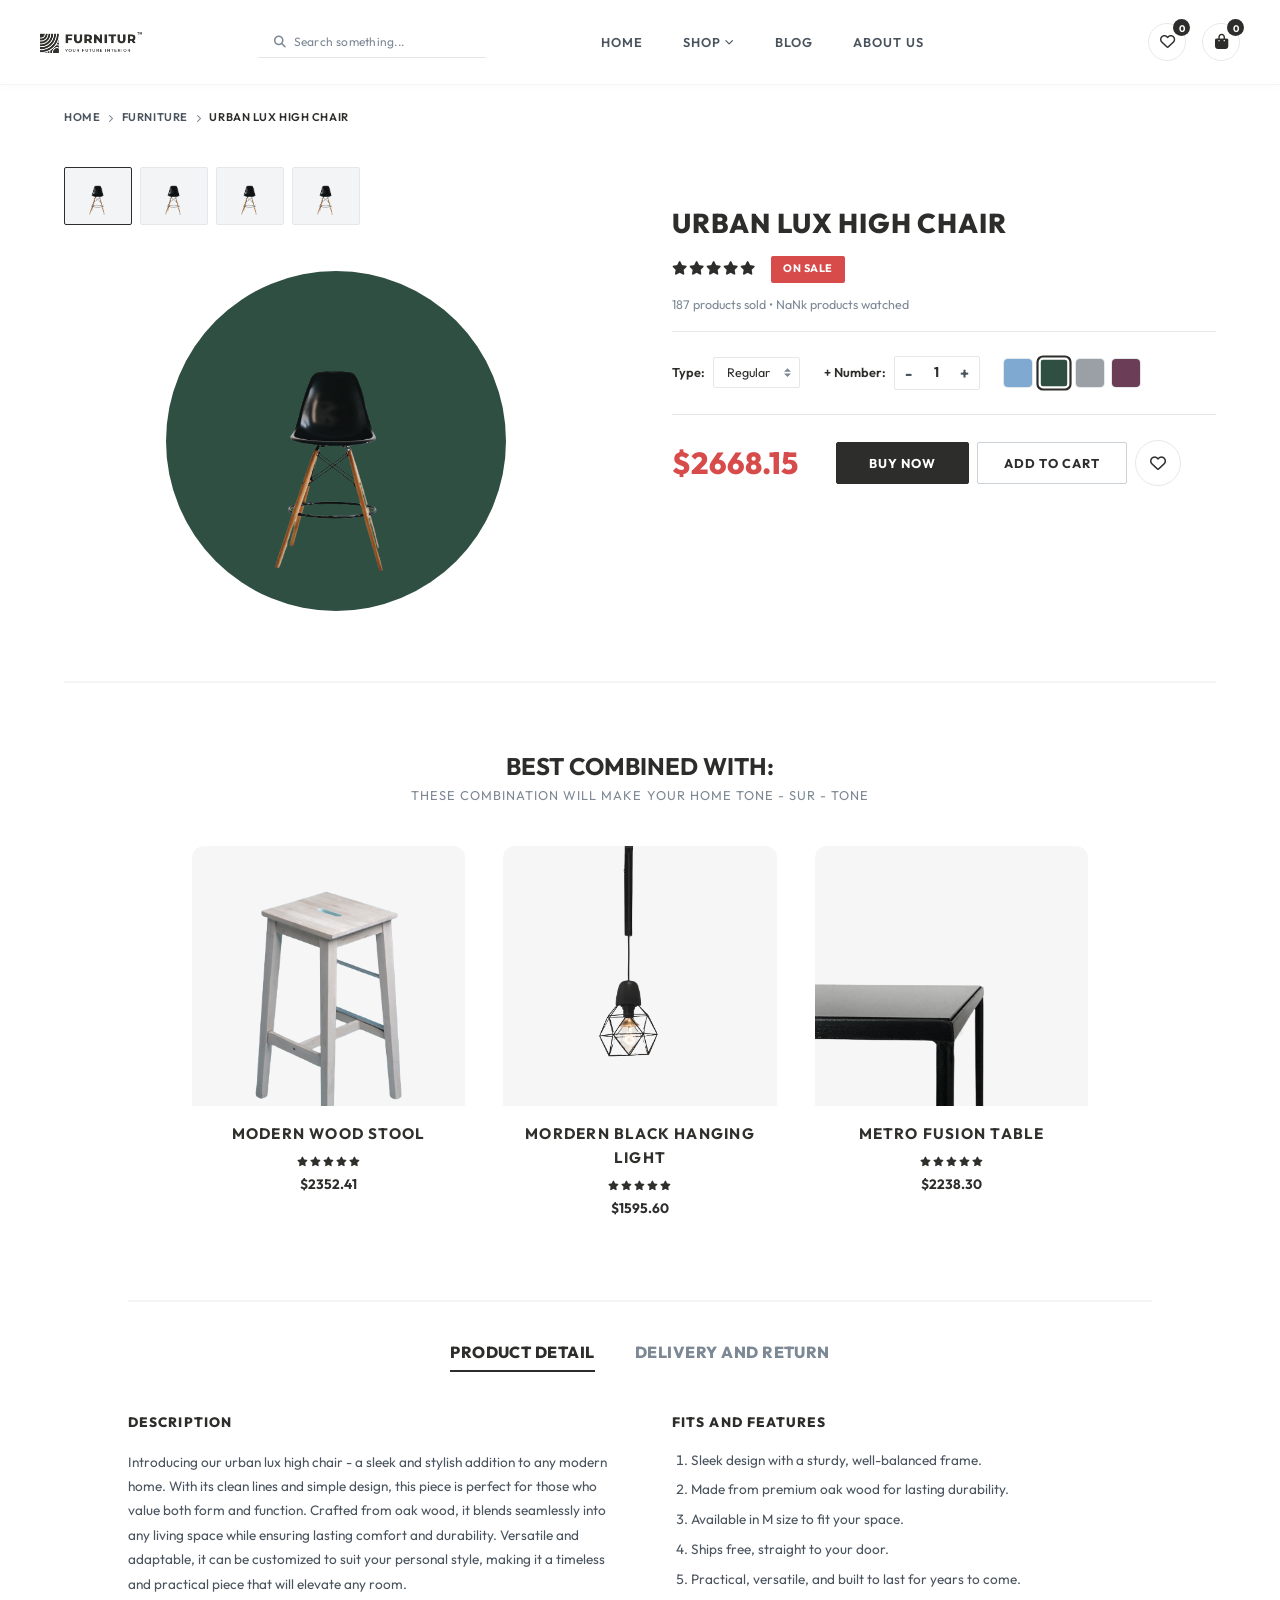
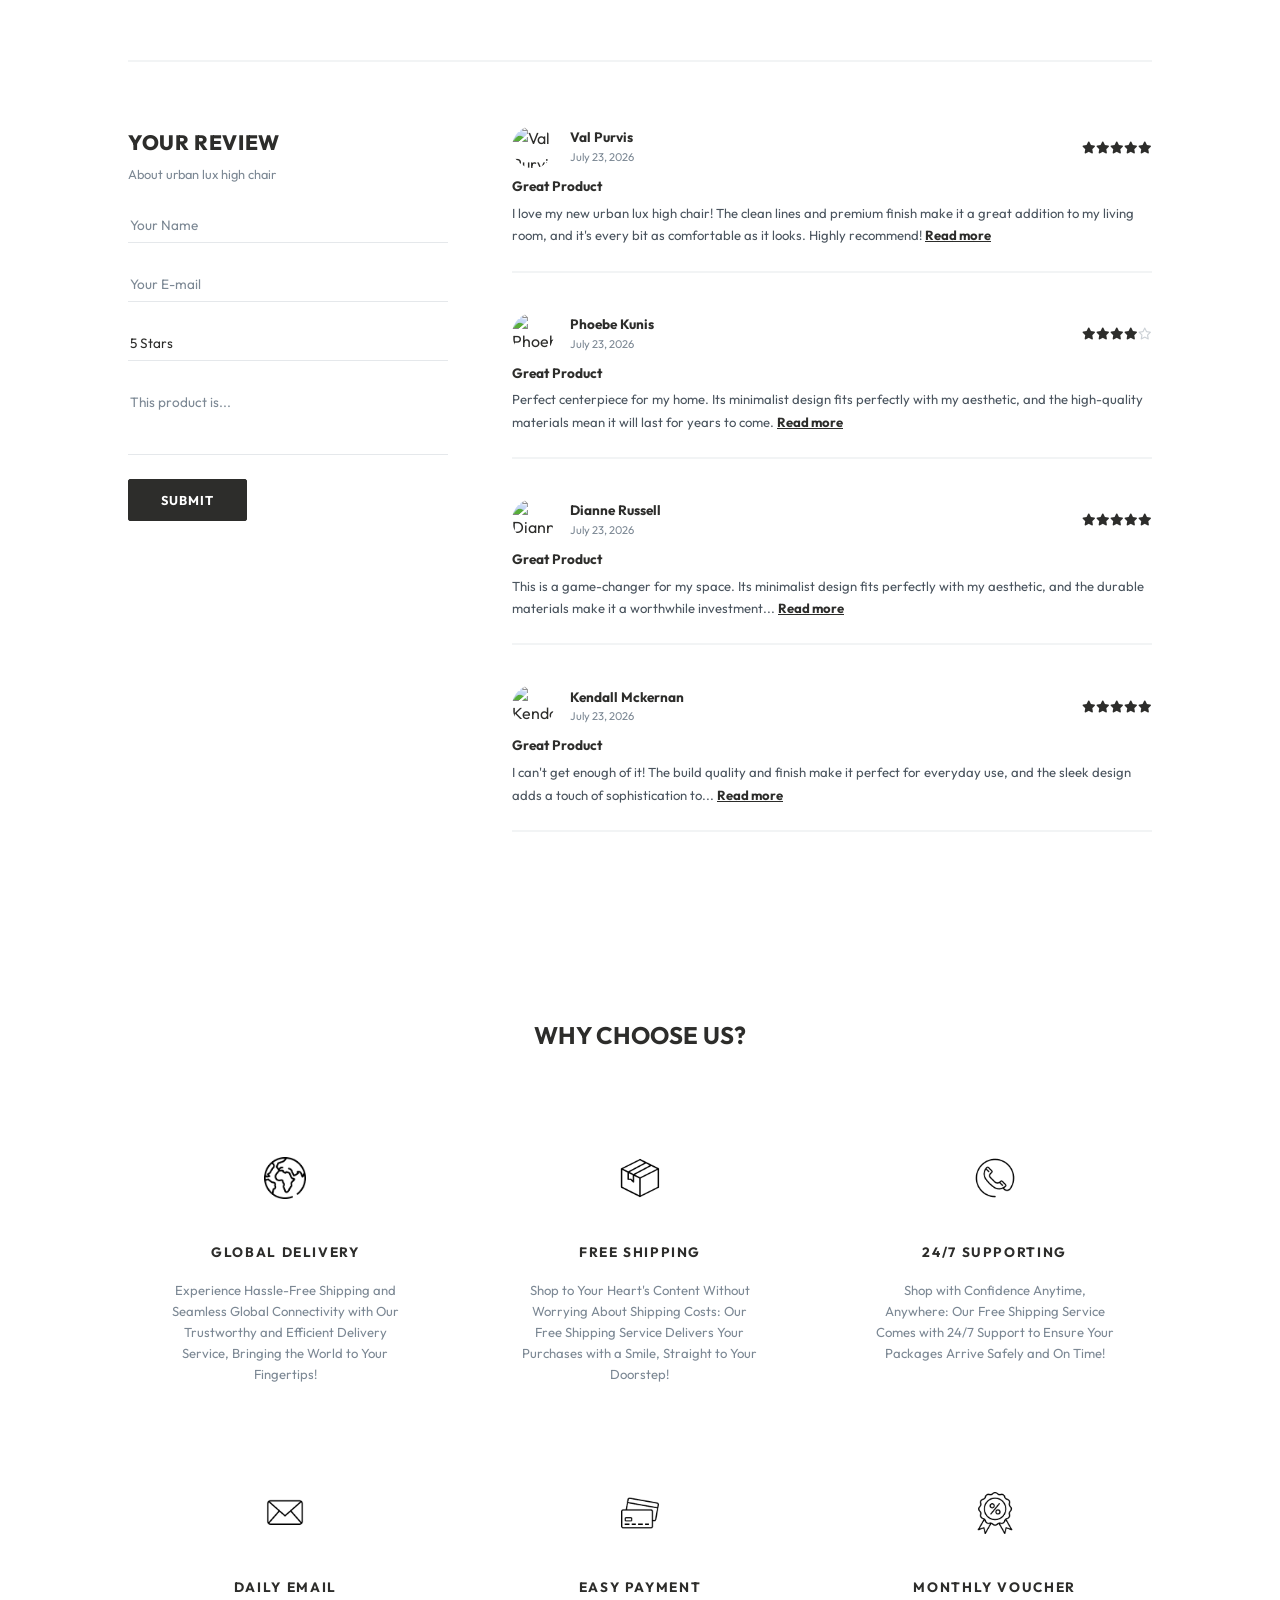
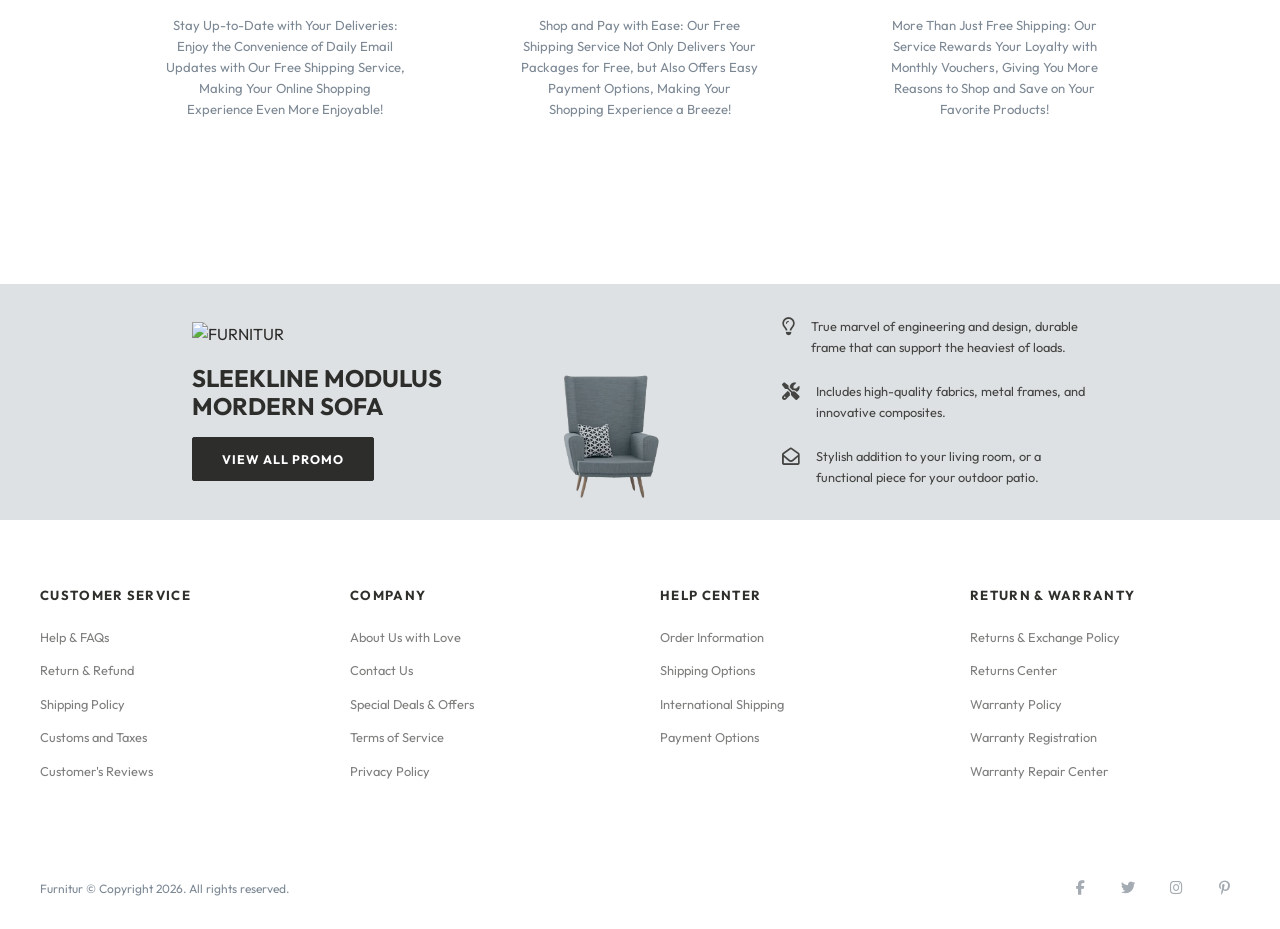
==== commit 1cc1a31d: "updation" ====
--- a/product.html
+++ b/product.html
@@ -28,7 +28,7 @@
     <div class="header-container">
       <div class="header-left">
         <a href="index.html" class="logo-container">
-          <img src="./assets/logo.png" alt="FURNITUR" class="logo-img" />
+          <img src="./assets/Logo.png" alt="FURNITUR" class="logo-img" />
         </a>
 
         <div class="search-wrapper">
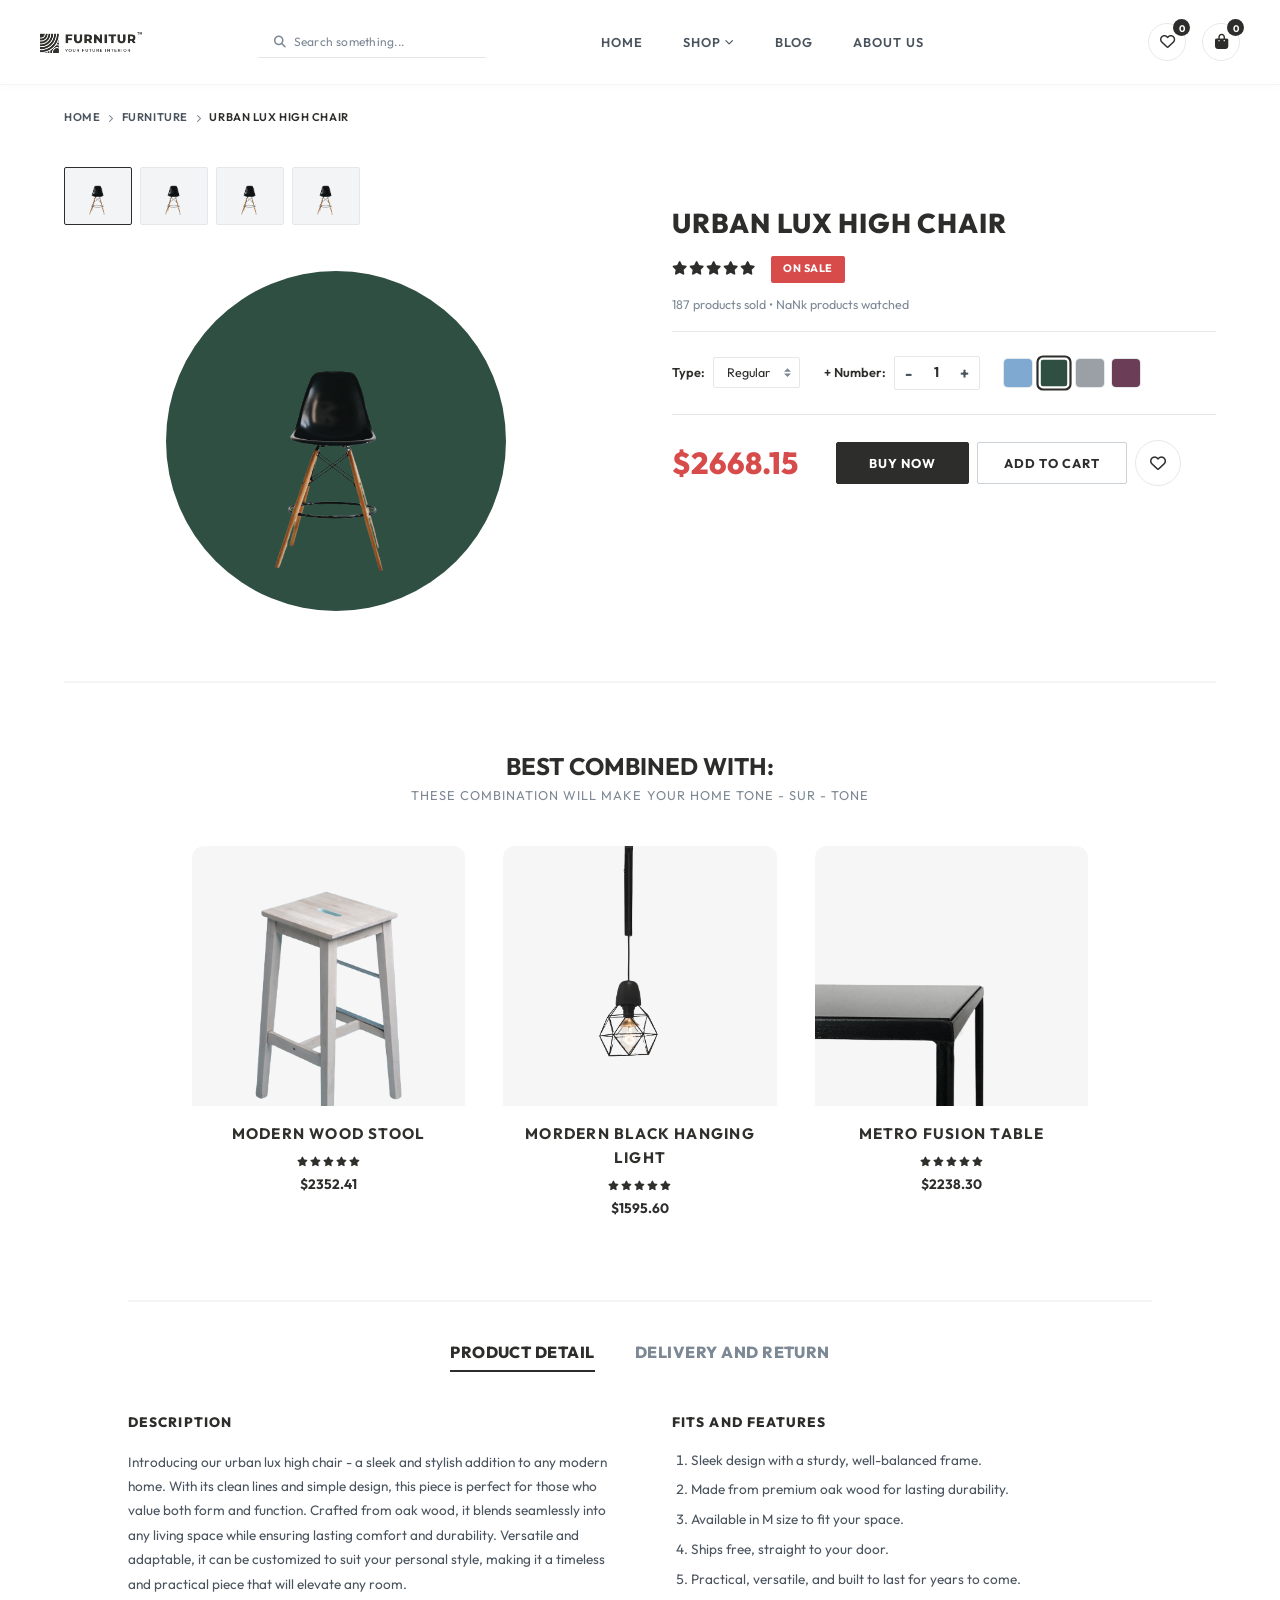
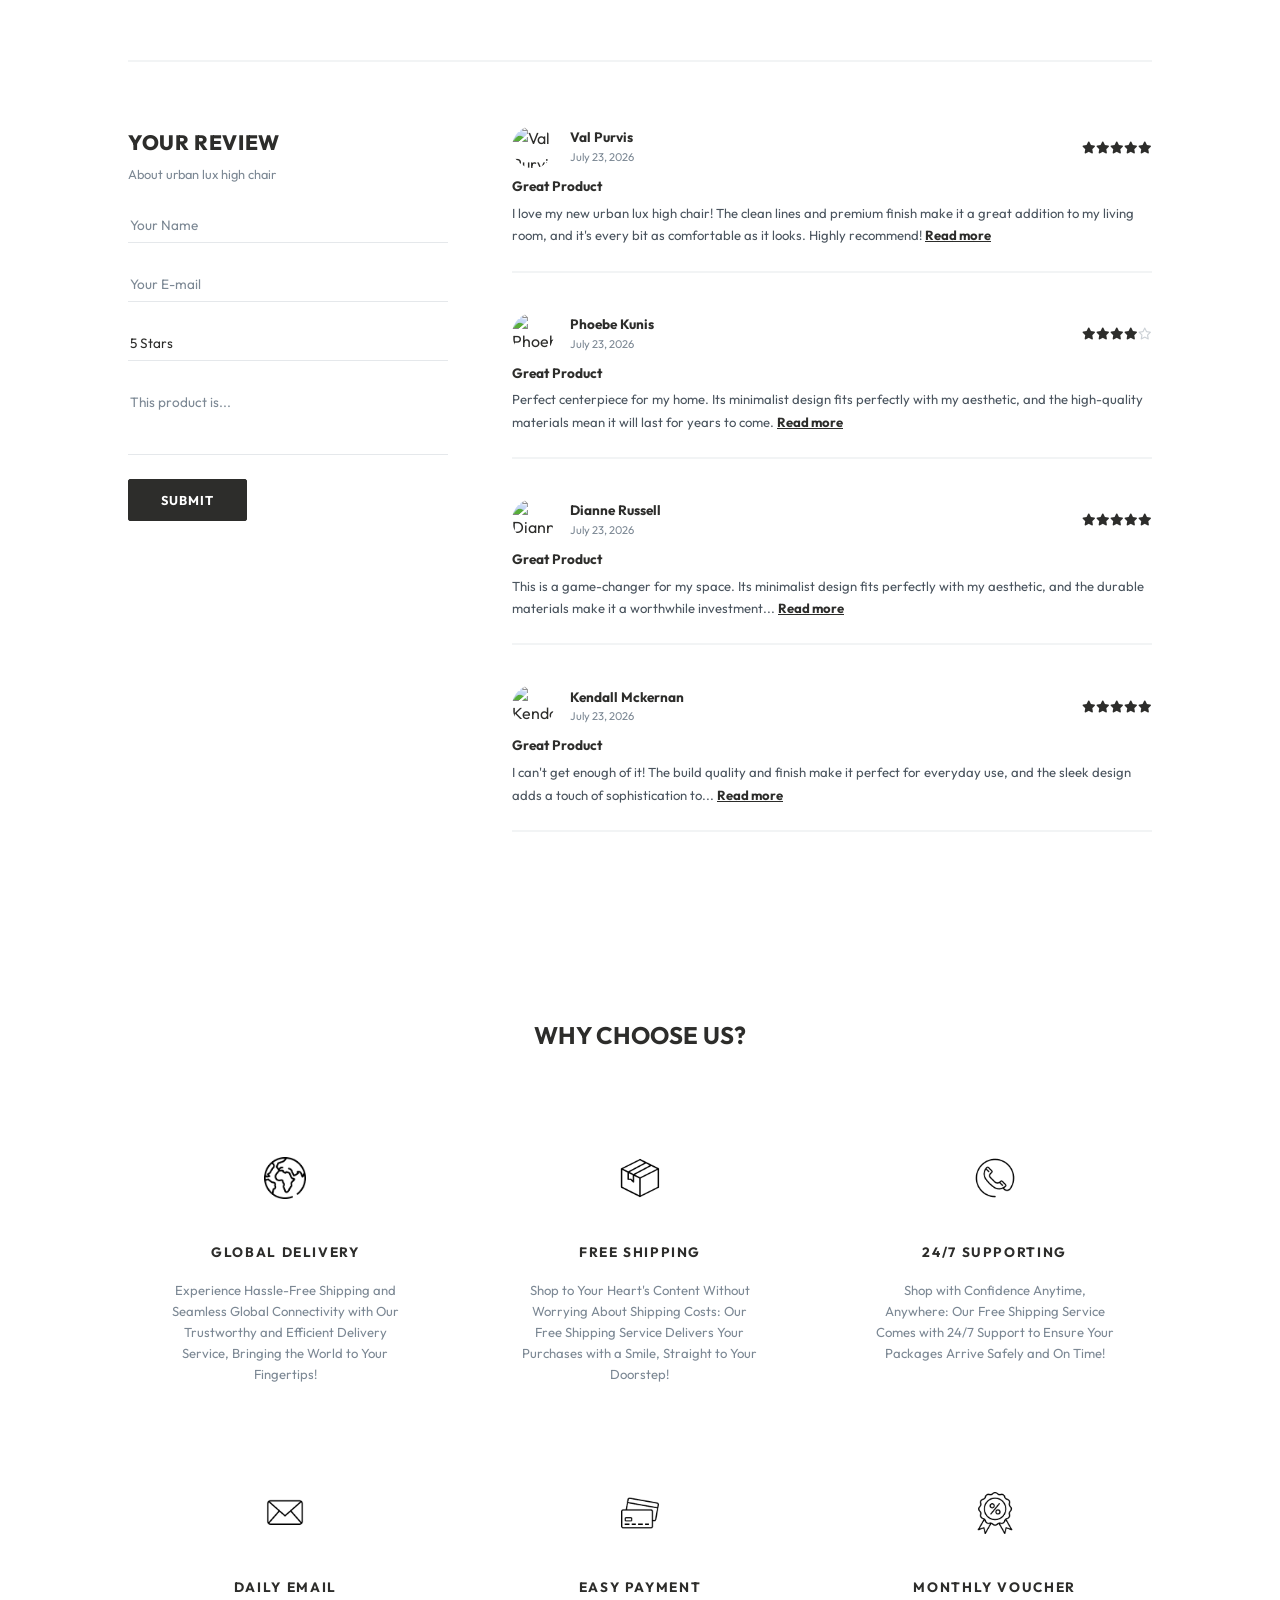
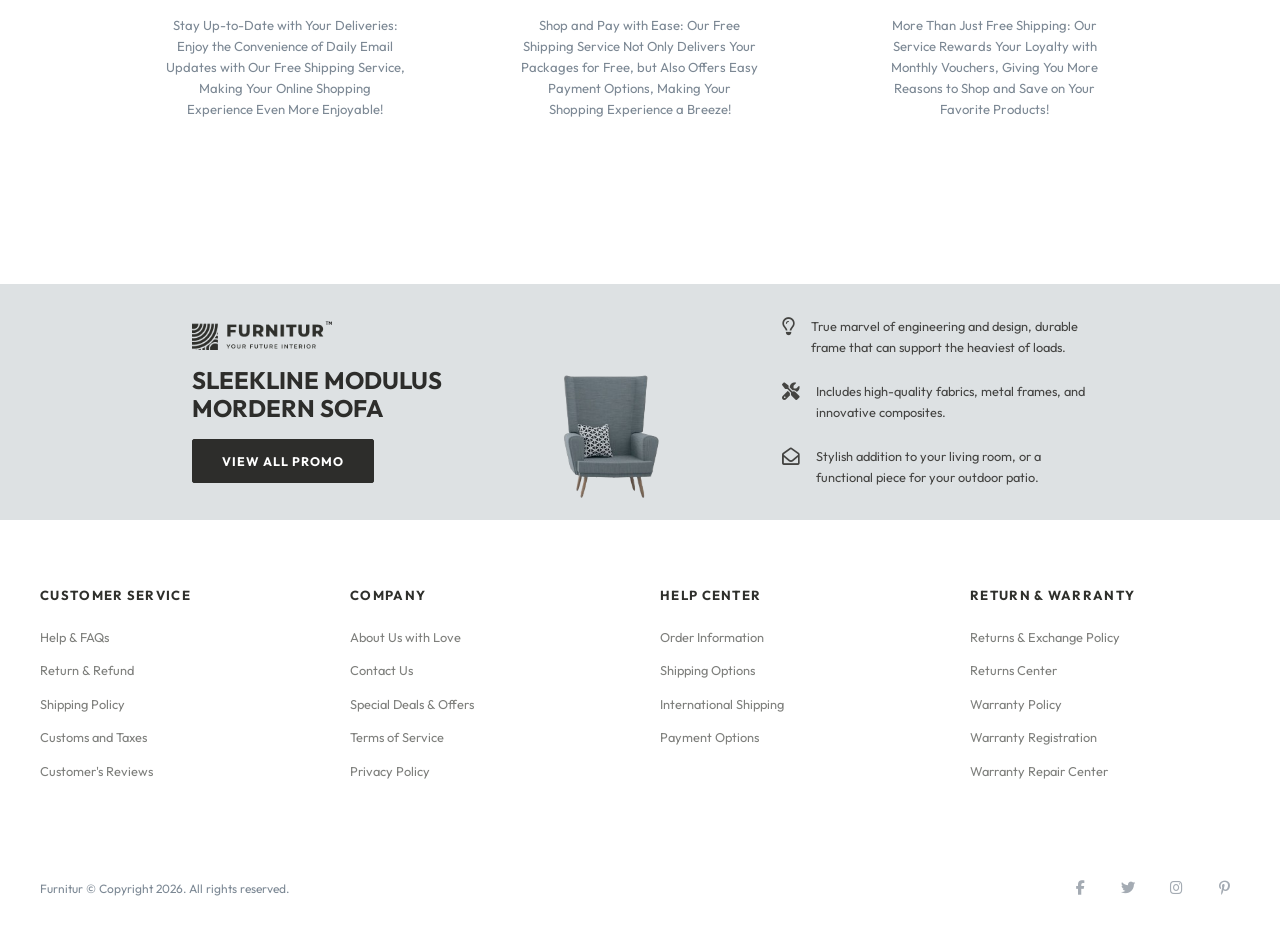
==== commit 285d4938: "updation" ====
--- a/product.html
+++ b/product.html
@@ -304,7 +304,7 @@
     <section class="promo-strip-section">
       <div class="container promo-strip-grid">
         <div class="promo-strip-text">
-          <img src="./assets/logo.png" alt="FURNITUR" class="promo-strip-logo" />
+          <img src="./assets/Logo.png" alt="FURNITUR" class="promo-strip-logo" />
           <h3>SLEEKLINE MODULUS<br />MORDERN SOFA</h3>
           <button class="btn btn-dark" id="promo-strip-btn">VIEW ALL PROMO</button>
         </div>
